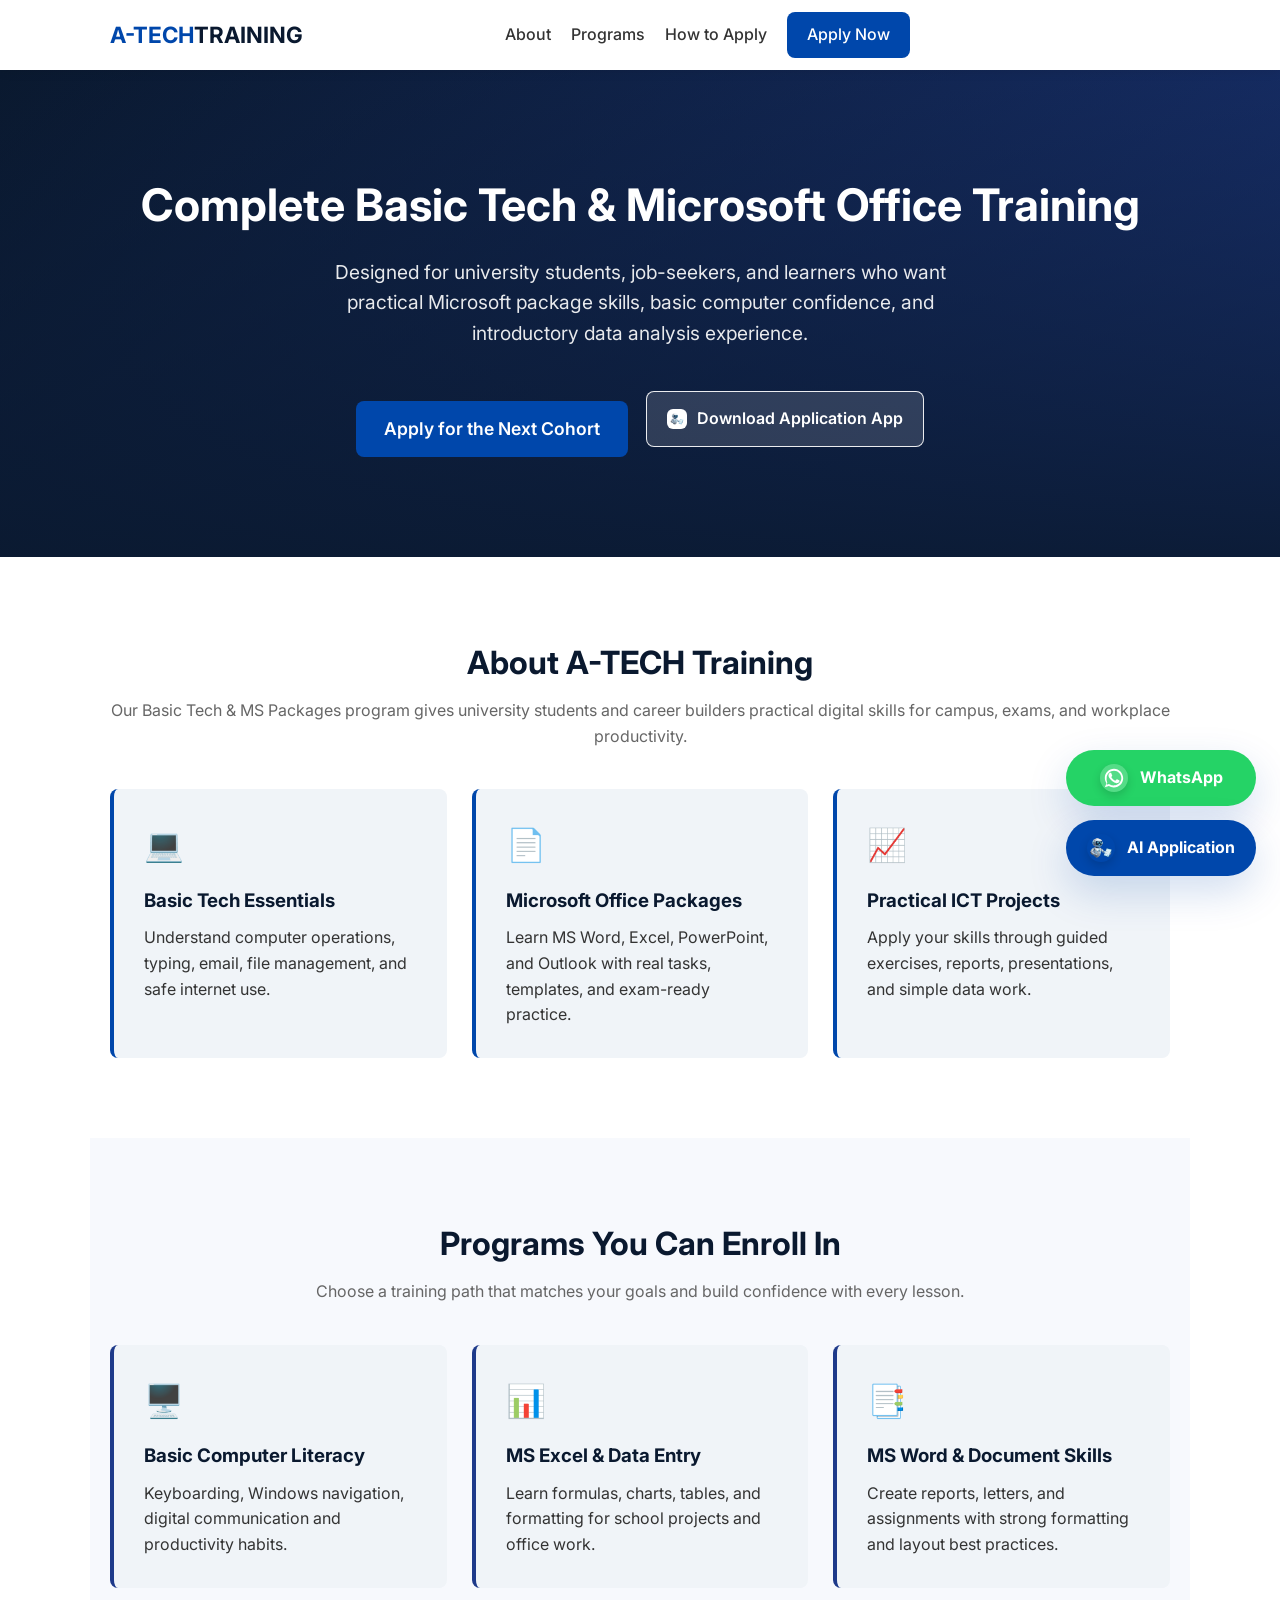
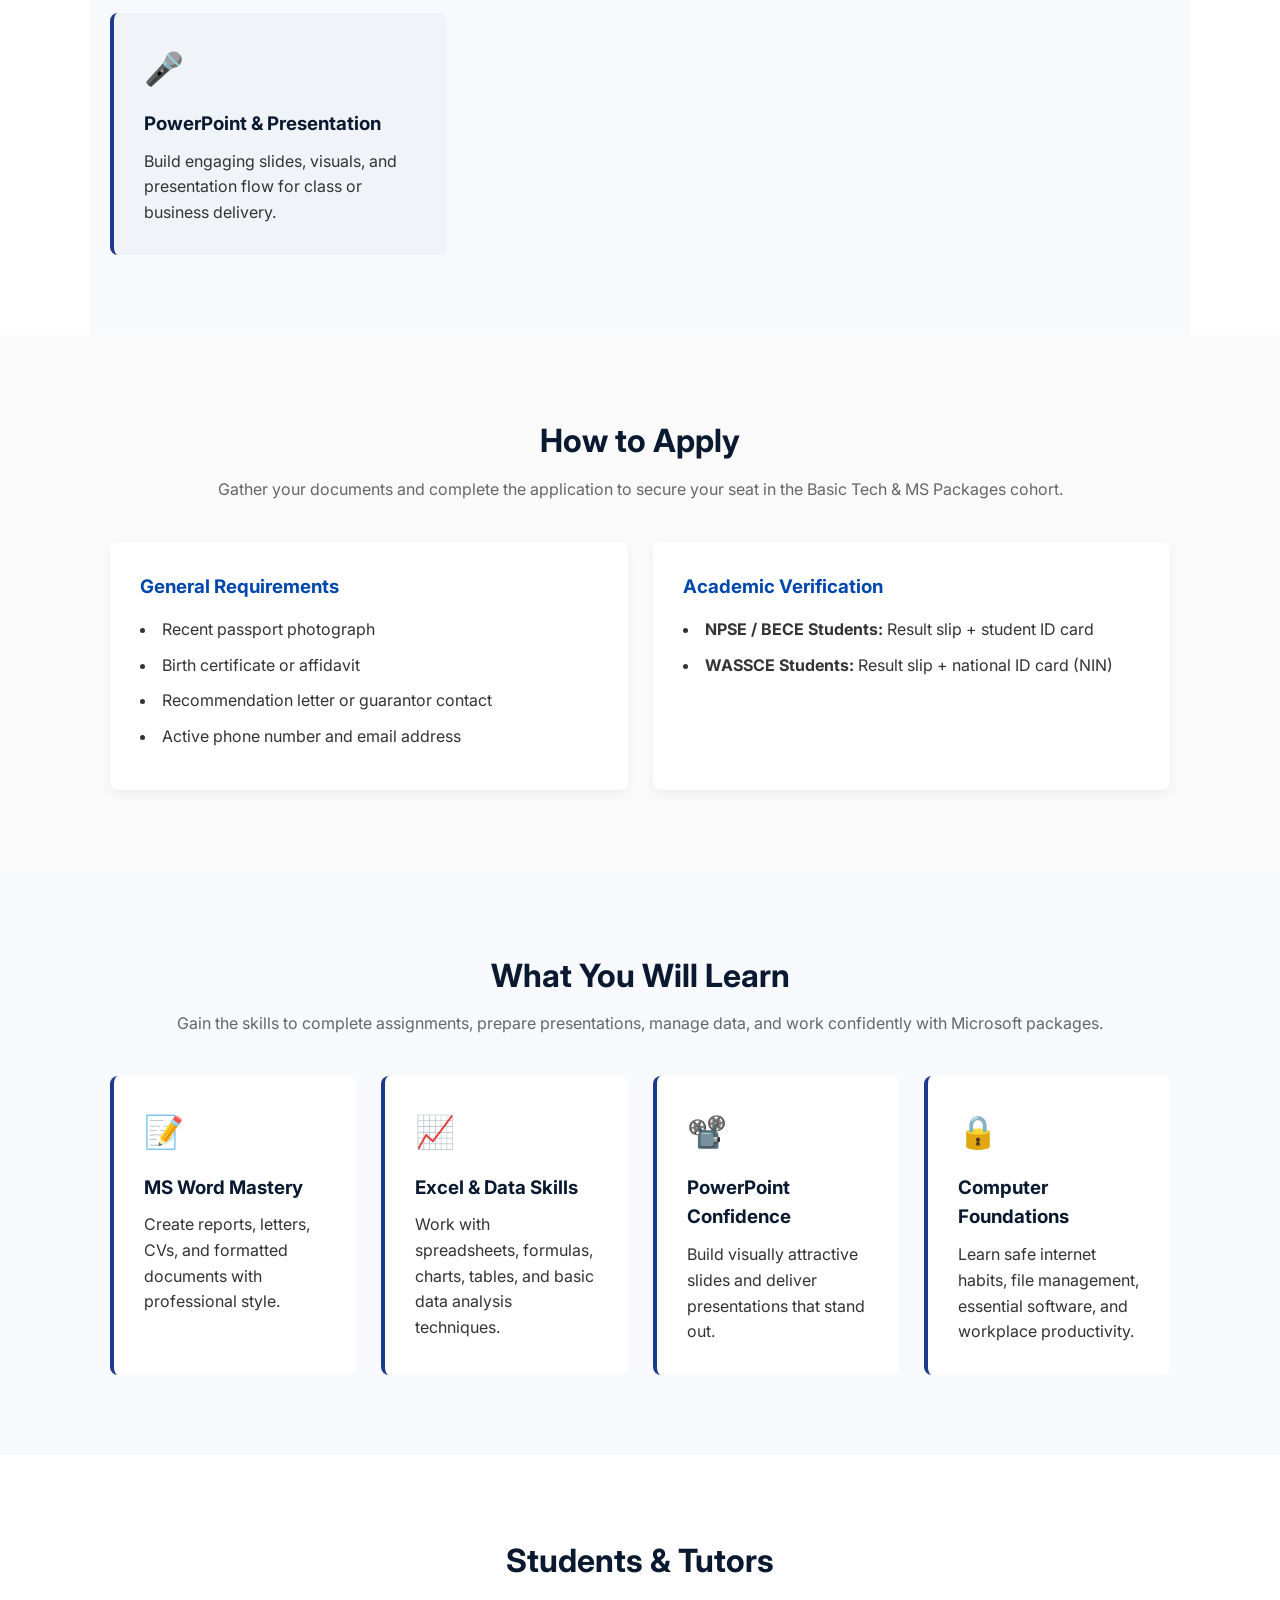
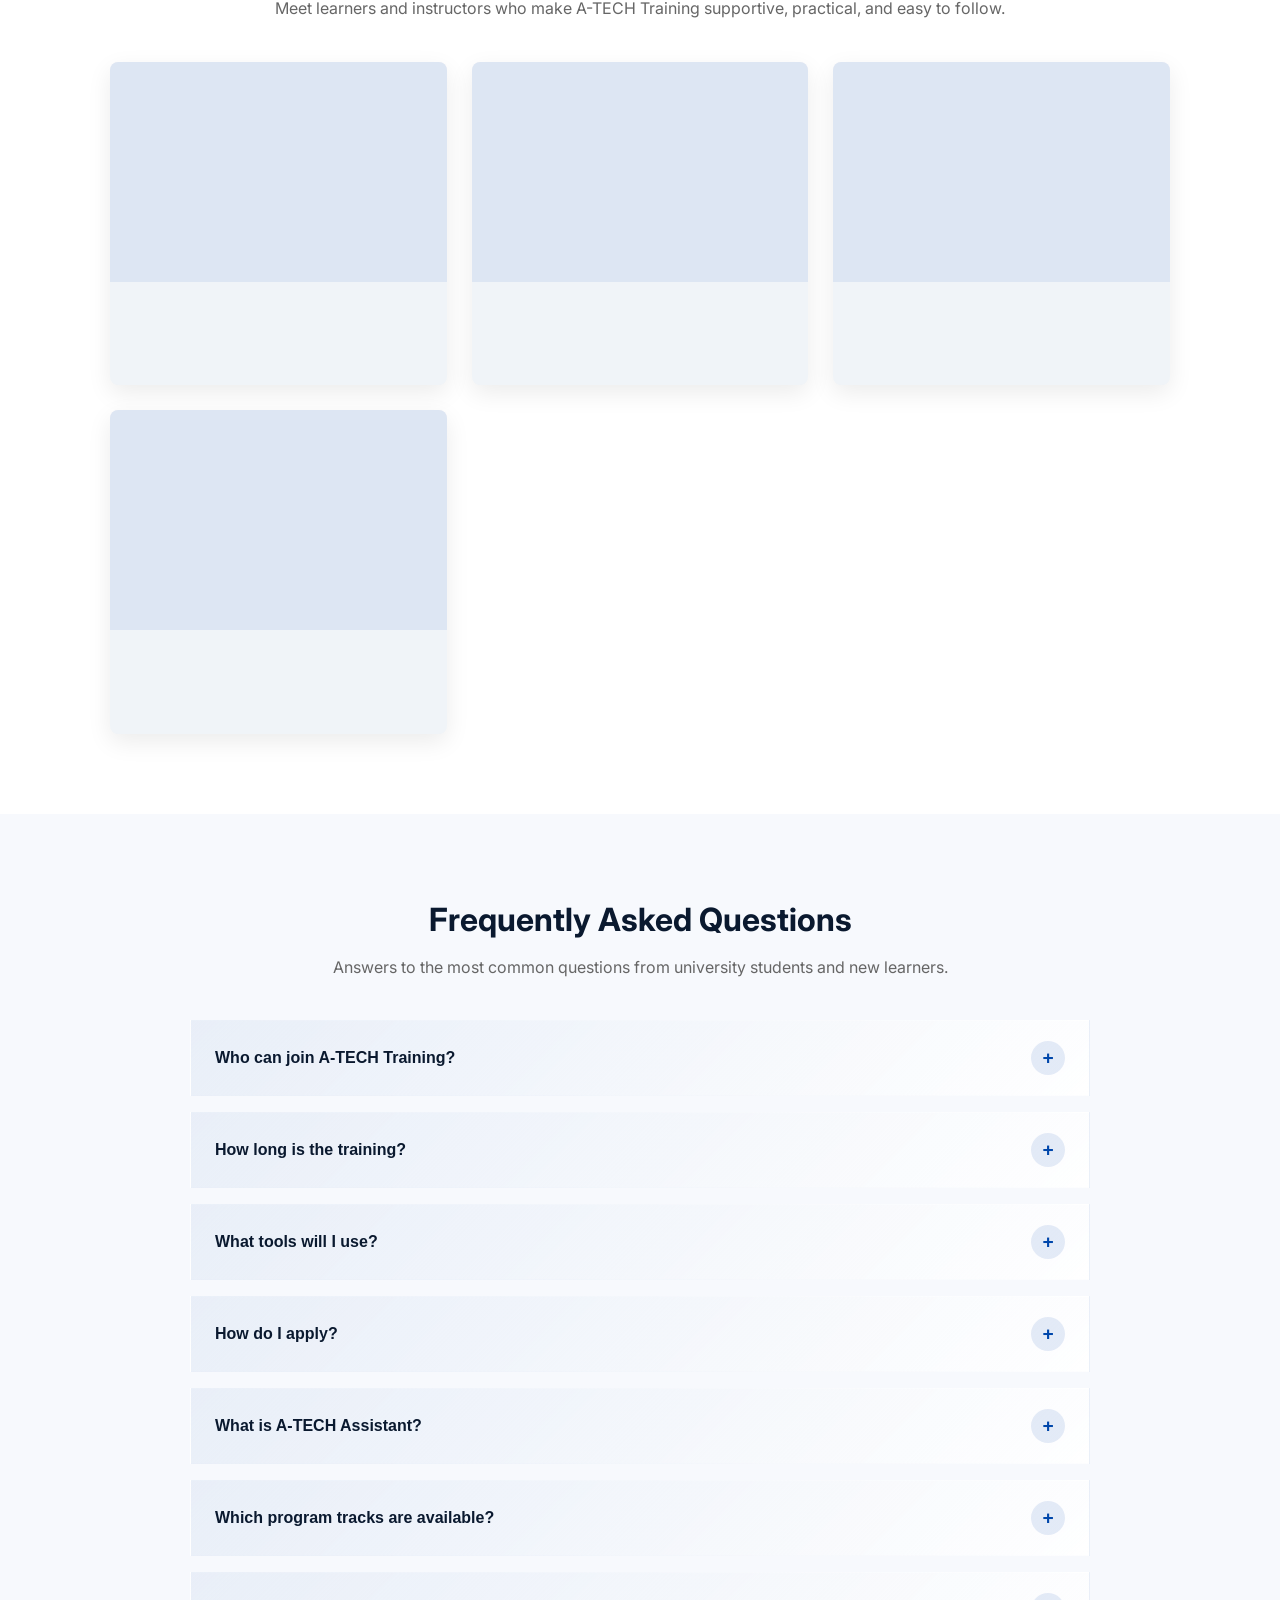
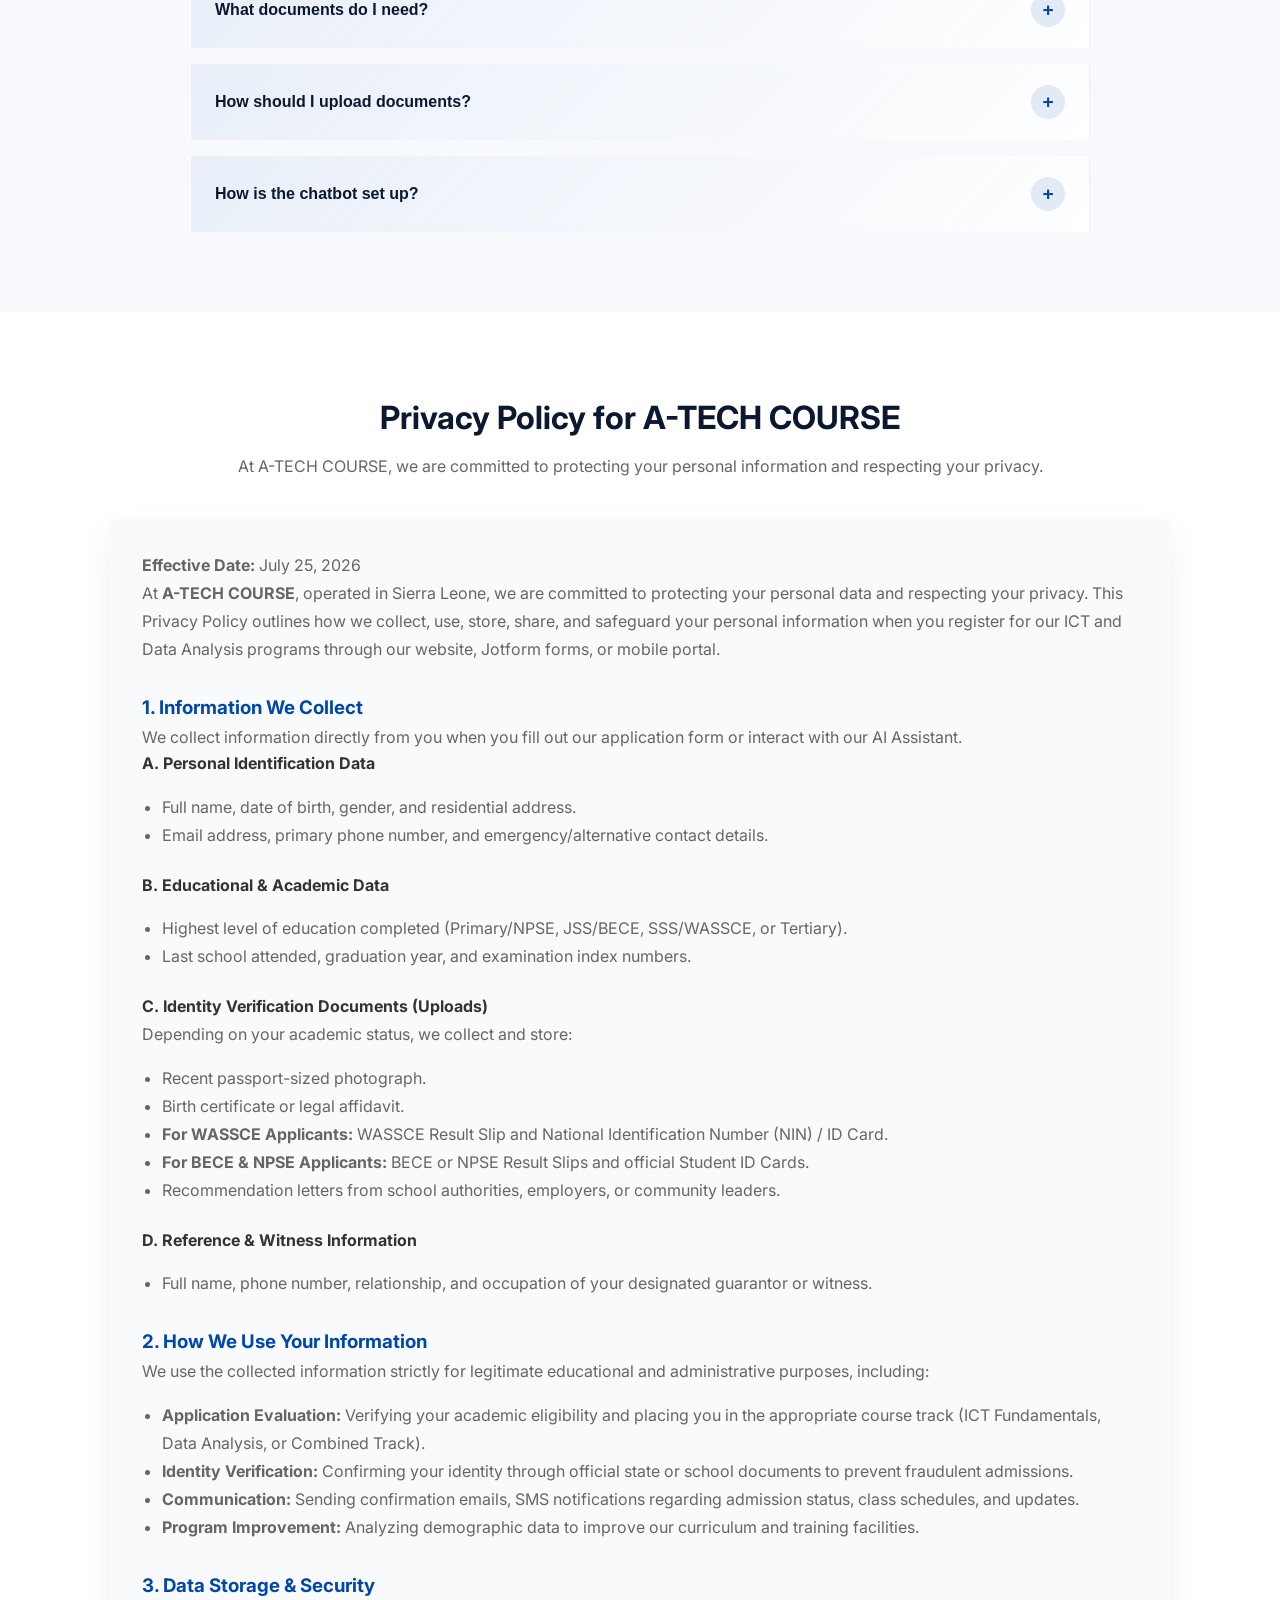
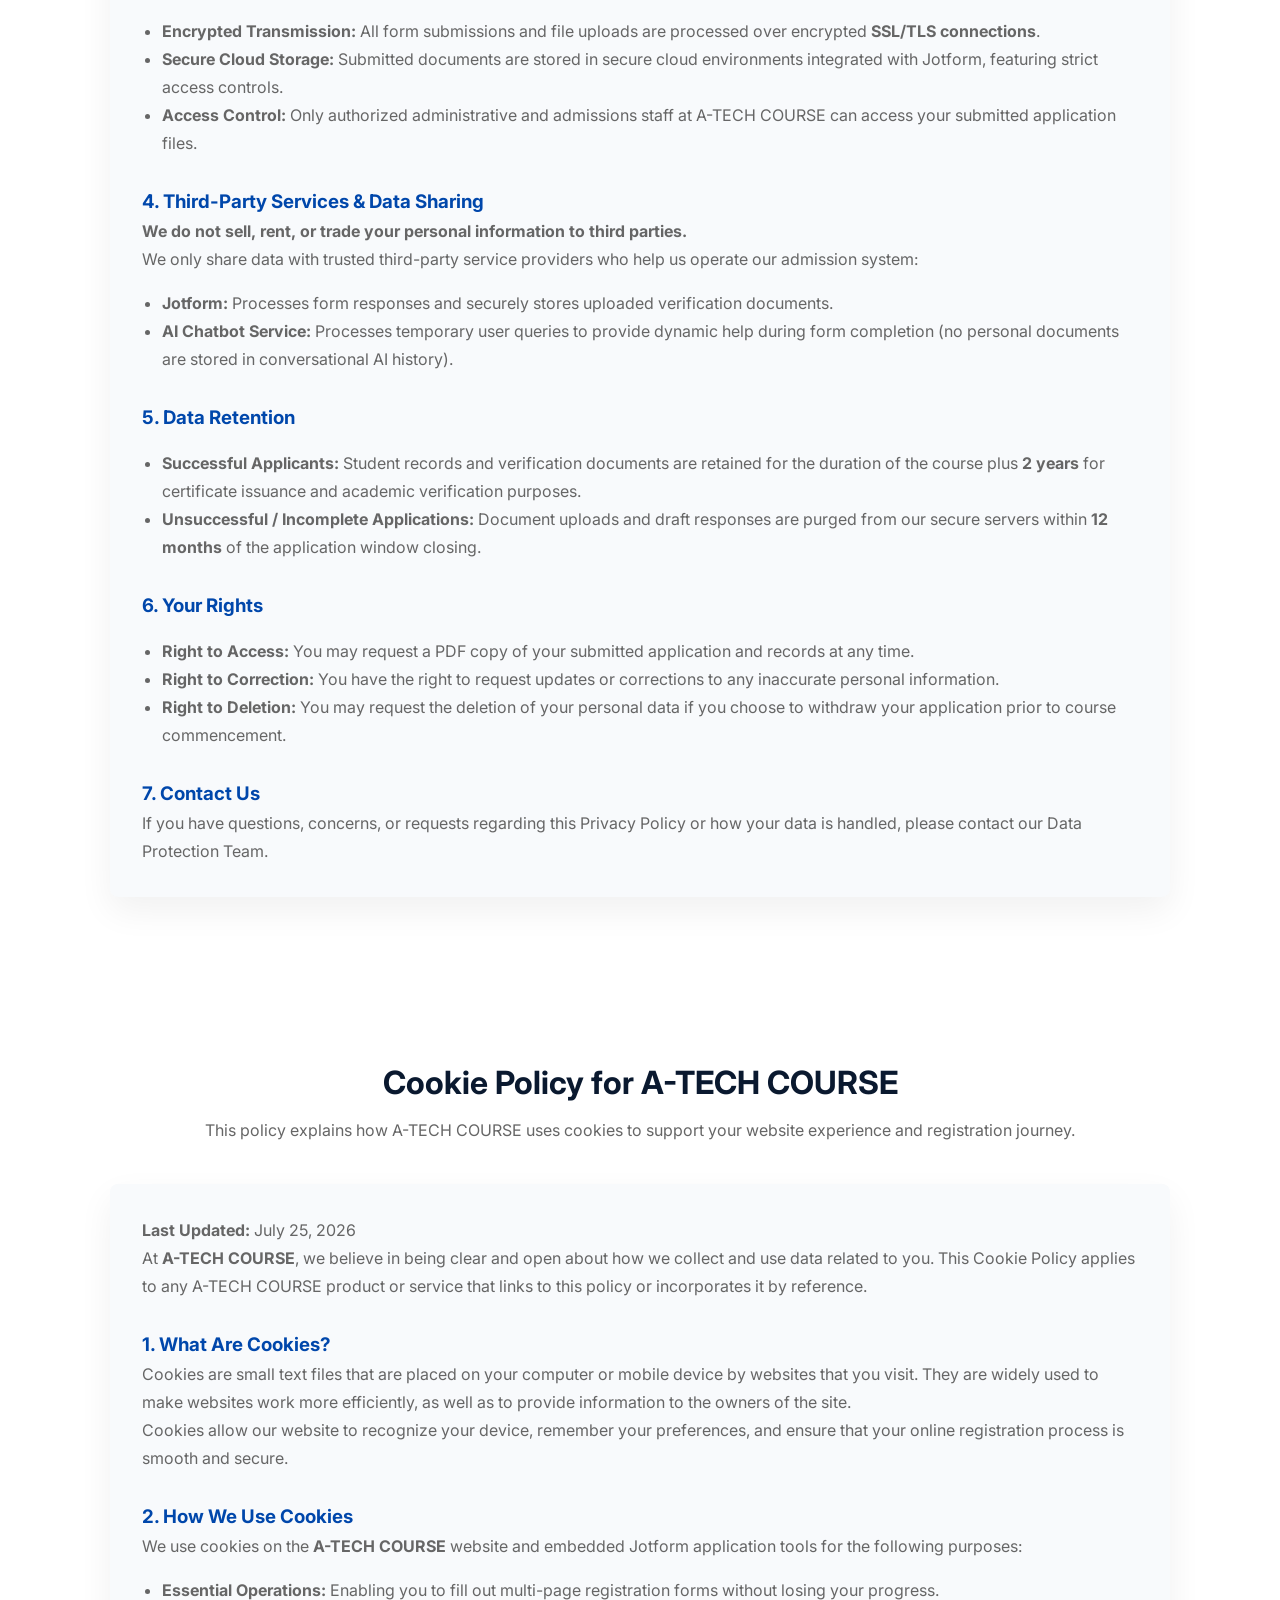
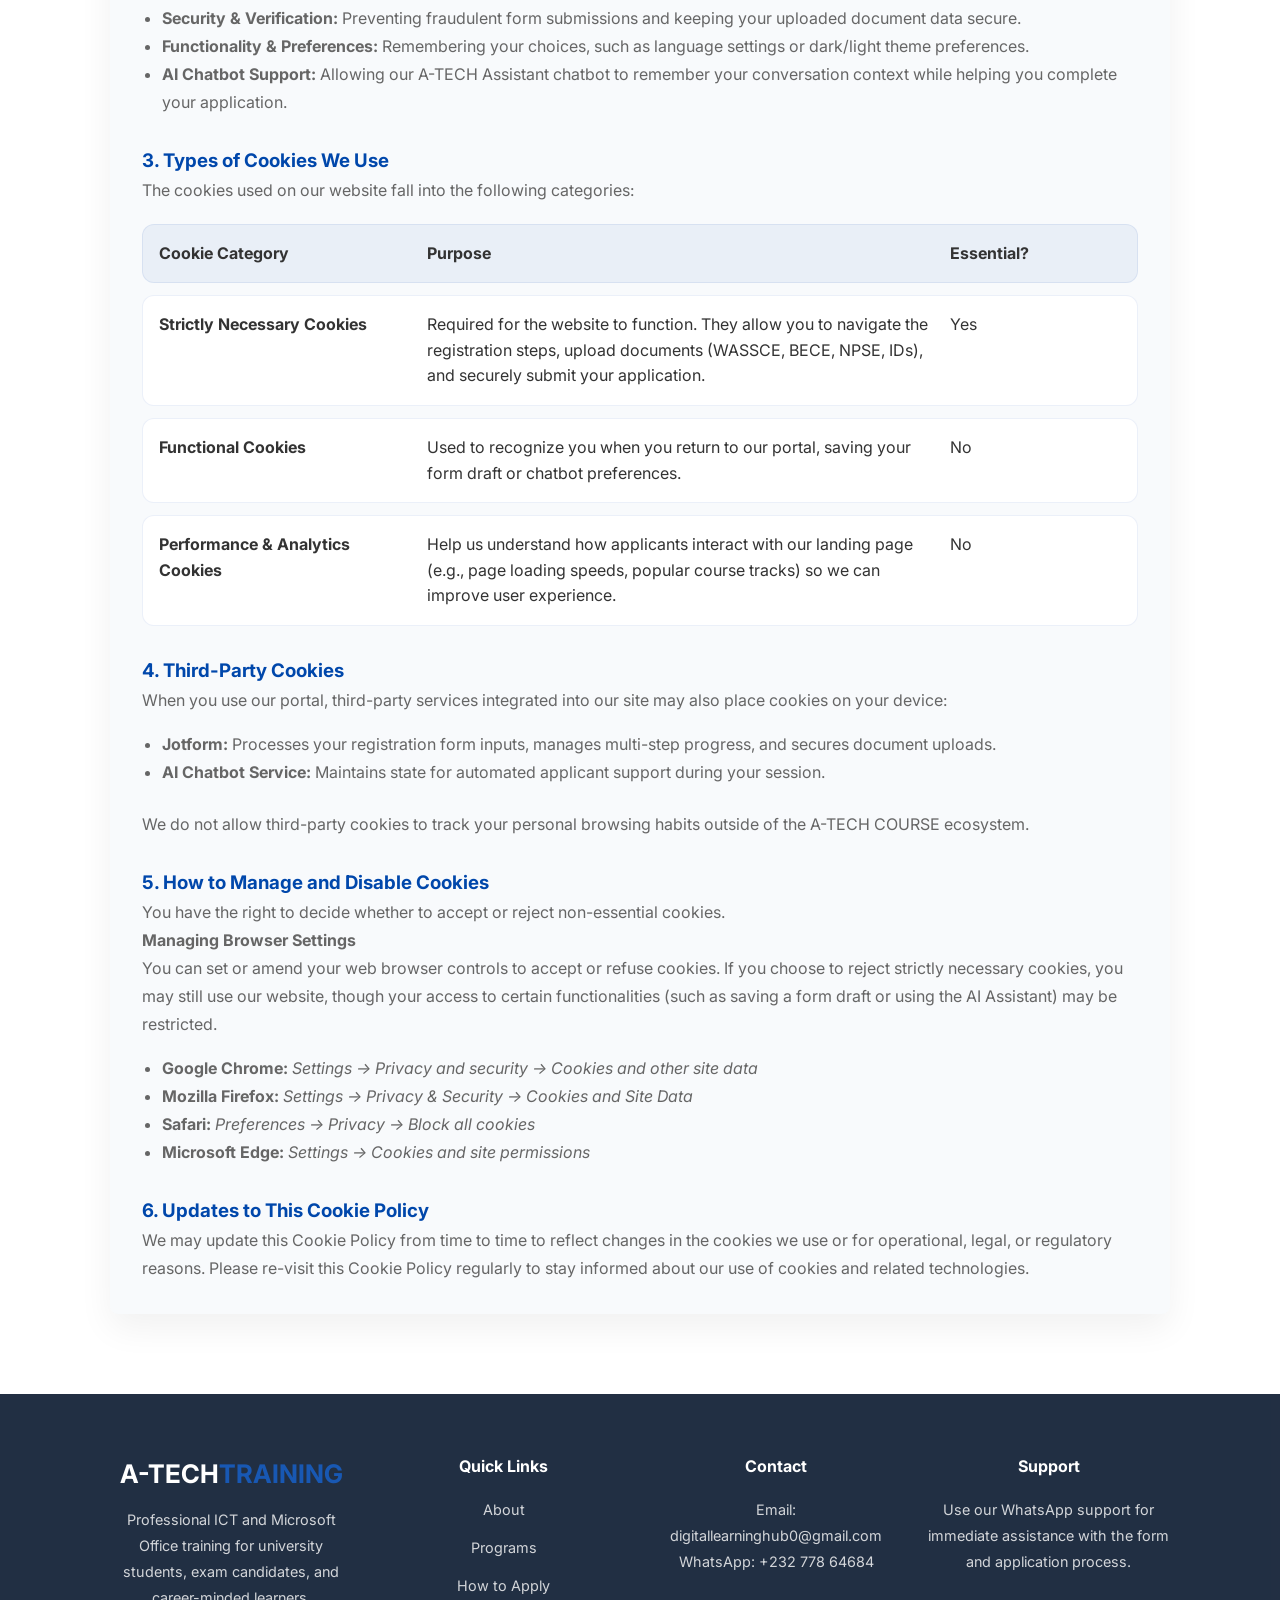
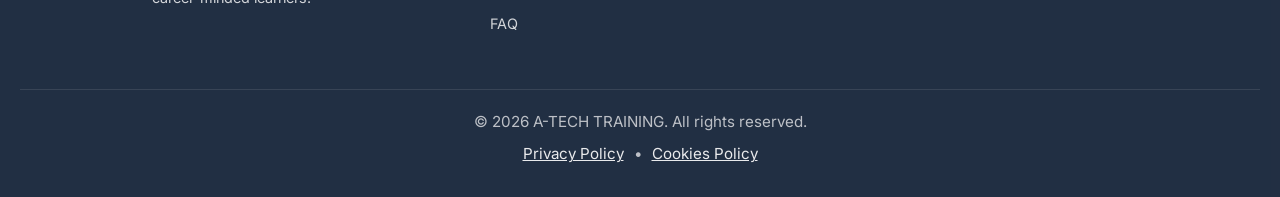
==== index.html @ 0d0a792d "first commit" ====
<!DOCTYPE html>
<html lang="en">
<head>
    <meta charset="UTF-8">
    <meta name="viewport" content="width=device-width, initial-scale=1.0">
    <title>A-TECH TRAINING | Basic Tech & MS Packages Application</title>
    <link rel="stylesheet" href="styles.css">
    <!-- Google Fonts for modern typography -->
    <link rel="preconnect" href="https://fonts.googleapis.com">
    <link rel="preconnect" href="https://fonts.gstatic.com" crossorigin>
    <link href="https://fonts.googleapis.com/css2?family=Inter:wght@300;400;500;600;700&display=swap" rel="stylesheet">
</head>
<body>

    <!-- COMPONENT: Header Navigation -->
    <header class="navbar">
        <div class="container nav-container">
            <div class="logo">A-TECH<span>TRAINING</span></div>
            <nav>
                <ul class="nav-links">
                    <li><a href="#about">About</a></li>
                    <li><a href="#programs">Programs</a></li>
                    <li><a href="#requirements">How to Apply</a></li>
                    <li><a href="https://form.jotform.com/262054270418048" class="btn-primary" target="_blank" rel="noopener">Apply Now</a></li>
                    <li><a href="https://app.jotform.com/262054073731552" class="btn-secondary" target="_blank" rel="noopener">Download App</a></li>
                </ul>
            </nav>
        </div>
    </header>

    <!-- COMPONENT: Hero Section -->
    <section class="hero">
        <div class="container hero-content">
            <h1>Complete Basic Tech & Microsoft Office Training</h1>
            <p>Designed for university students, job-seekers, and learners who want practical Microsoft package skills, basic computer confidence, and introductory data analysis experience.</p>
            <div class="hero-actions">
                <a href="https://form.jotform.com/262054270418048" class="btn-hero" target="_blank" rel="noopener">Apply for the Next Cohort</a>
                <a href="https://app.jotform.com/262054073731552" class="btn-secondary btn-download-app" target="_blank" rel="noopener">
                    <img src="A-TECH.png" alt="A-TECH" class="hero-action-icon">
                    Download Application App
                </a>
            </div>
        
        </div>
    </section>

    <!-- COMPONENT: About / Course Highlights Section -->
    <section id="about" class="features container section-reveal">
        <div class="section-header">
            <h2>About A-TECH Training</h2>
            <p>Our Basic Tech & MS Packages program gives university students and career builders practical digital skills for campus, exams, and workplace productivity.</p>
        </div>
        <div class="grid-3">
            <div class="card">
                <div class="icon">💻</div>
                <h3>Basic Tech Essentials</h3>
                <p>Understand computer operations, typing, email, file management, and safe internet use.</p>
            </div>
            <div class="card">
                <div class="icon">📄</div>
                <h3>Microsoft Office Packages</h3>
                <p>Learn MS Word, Excel, PowerPoint, and Outlook with real tasks, templates, and exam-ready practice.</p>
            </div>
            <div class="card">
                <div class="icon">📈</div>
                <h3>Practical ICT Projects</h3>
                <p>Apply your skills through guided exercises, reports, presentations, and simple data work.</p>
            </div>
        </div>
    </section>

    <section id="programs" class="programs container section-reveal">
        <div class="section-header">
            <h2>Programs You Can Enroll In</h2>
            <p>Choose a training path that matches your goals and build confidence with every lesson.</p>
        </div>
        <div class="grid-4">
            <div class="card">
                <div class="icon">🖥️</div>
                <h3>Basic Computer Literacy</h3>
                <p>Keyboarding, Windows navigation, digital communication and productivity habits.</p>
            </div>
            <div class="card">
                <div class="icon">📊</div>
                <h3>MS Excel & Data Entry</h3>
                <p>Learn formulas, charts, tables, and formatting for school projects and office work.</p>
            </div>
            <div class="card">
                <div class="icon">📑</div>
                <h3>MS Word & Document Skills</h3>
                <p>Create reports, letters, and assignments with strong formatting and layout best practices.</p>
            </div>
            <div class="card">
                <div class="icon">🎤</div>
                <h3>PowerPoint & Presentation</h3>
                <p>Build engaging slides, visuals, and presentation flow for class or business delivery.</p>
            </div>
        </div>
    </section>

    <!-- COMPONENT: Requirements / How to Apply Section -->
    <section id="requirements" class="requirements-section section-reveal">
        <div class="container">
            <div class="section-header">
                <h2>How to Apply</h2>
                <p>Gather your documents and complete the application to secure your seat in the Basic Tech & MS Packages cohort.</p>
            </div>
            <div class="grid-2">
                <div class="req-box">
                    <h3>General Requirements</h3>
                    <ul>
                        <li>Recent passport photograph</li>
                        <li>Birth certificate or affidavit</li>
                        <li>Recommendation letter or guarantor contact</li>
                        <li>Active phone number and email address</li>
                    </ul>
                </div>
                <div class="req-box">
                    <h3>Academic Verification</h3>
                    <ul>
                        <li><strong>NPSE / BECE Students:</strong> Result slip + student ID card</li>
                        <li><strong>WASSCE Students:</strong> Result slip + national ID card (NIN)</li>
                    </ul>
                </div>
            </div>
        </div>
    </section>

    <section id="details" class="details-section section-reveal">
        <div class="container">
            <div class="section-header">
                <h2>What You Will Learn</h2>
                <p>Gain the skills to complete assignments, prepare presentations, manage data, and work confidently with Microsoft packages.</p>
            </div>
            <div class="grid-4">
                <div class="card">
                    <div class="icon">📝</div>
                    <h3>MS Word Mastery</h3>
                    <p>Create reports, letters, CVs, and formatted documents with professional style.</p>
                </div>
                <div class="card">
                    <div class="icon">📈</div>
                    <h3>Excel & Data Skills</h3>
                    <p>Work with spreadsheets, formulas, charts, tables, and basic data analysis techniques.</p>
                </div>
                <div class="card">
                    <div class="icon">📽️</div>
                    <h3>PowerPoint Confidence</h3>
                    <p>Build visually attractive slides and deliver presentations that stand out.</p>
                </div>
                <div class="card">
                    <div class="icon">🔒</div>
                    <h3>Computer Foundations</h3>
                    <p>Learn safe internet habits, file management, essential software, and workplace productivity.</p>
                </div>
            </div>
        </div>
    </section>

    <section id="community" class="community-section section-reveal">
        <div class="container">
            <div class="section-header">
                <h2>Students & Tutors</h2>
                <p>Meet learners and instructors who make A-TECH Training supportive, practical, and easy to follow.</p>
            </div>
            <div class="profile-grid">
                <div class="profile-card">
                    <div class="profile-placeholder"></div>
                    <div class="profile-info">
                        <h3>&nbsp;</h3>
                        <p>&nbsp;</p>
                    </div>
                </div>
                <div class="profile-card">
                    <div class="profile-placeholder"></div>
                    <div class="profile-info">
                        <h3>&nbsp;</h3>
                        <p>&nbsp;</p>
                    </div>
                </div>
                <div class="profile-card">
                    <div class="profile-placeholder"></div>
                    <div class="profile-info">
                        <h3>&nbsp;</h3>
                        <p>&nbsp;</p>
                    </div>
                </div>
                <div class="profile-card">
                    <div class="profile-placeholder"></div>
                    <div class="profile-info">
                        <h3>&nbsp;</h3>
                        <p>&nbsp;</p>
                    </div>
                </div>
            </div>
        </div>
    </section>

    <section id="faq" class="faq-section section-reveal">
        <div class="container">
            <div class="section-header">
                <h2>Frequently Asked Questions</h2>
                <p>Answers to the most common questions from university students and new learners.</p>
            </div>
            <div class="faq-list">
                <div class="faq-item">
                    <button class="faq-question">
                        <span>Who can join A-TECH Training?</span>
                        <span class="faq-icon">+</span>
                    </button>
                    <div class="faq-answer">
                        <p>Anyone who wants to learn basic computer skills, Microsoft Office, or introductory data analysis—especially university students, job-seekers, and beginners.</p>
                    </div>
                </div>
                <div class="faq-item">
                    <button class="faq-question">
                        <span>How long is the training?</span>
                        <span class="faq-icon">+</span>
                    </button>
                    <div class="faq-answer">
                        <p>The program is designed as a flexible short course, typically delivered over several weeks with practical lessons and guided practice.</p>
                    </div>
                </div>
                <div class="faq-item">
                    <button class="faq-question">
                        <span>What tools will I use?</span>
                        <span class="faq-icon">+</span>
                    </button>
                    <div class="faq-answer">
                        <p>You will work with Microsoft Word, Excel, PowerPoint, and common computer tools for typing, file management, and digital communication.</p>
                    </div>
                </div>
                <div class="faq-item">
                    <button class="faq-question">
                        <span>How do I apply?</span>
                        <span class="faq-icon">+</span>
                    </button>
                    <div class="faq-answer">
                        <p>Click the Apply button at the top of the page to open the application form, or use the external registration link to submit your details.</p>
                    </div>
                </div>
                <div class="faq-item">
                    <button class="faq-question">
                        <span>What is A-TECH Assistant?</span>
                        <span class="faq-icon">+</span>
                    </button>
                    <div class="faq-answer">
                        <p>A-TECH Assistant is a friendly chatbot guide for prospective students applying to the A-TECH ICT & Data Analysis program. It helps with registration, documents, and form-filling steps in a professional, clear, and efficient way.</p>
                    </div>
                </div>
                <div class="faq-item">
                    <button class="faq-question">
                        <span>Which program tracks are available?</span>
                        <span class="faq-icon">+</span>
                    </button>
                    <div class="faq-answer">
                        <p>You can join one of these tracks:</p>
                        <ul>
                            <li><strong>ICT Fundamentals:</strong> computer basics, office software, internet tools, and digital literacy.</li>
                            <li><strong>Data Analysis &amp; Visualization:</strong> Excel, spreadsheets, data cleanup, reporting, and basic visualization.</li>
                            <li><strong>Combined Track:</strong> the full ICT + Data Analysis package.</li>
                        </ul>
                    </div>
                </div>
                <div class="faq-item">
                    <button class="faq-question">
                        <span>What documents do I need?</span>
                        <span class="faq-icon">+</span>
                    </button>
                    <div class="faq-answer">
                        <p>All applicants need:</p>
                        <ul>
                            <li>Passport photograph</li>
                            <li>Birth certificate or legal affidavit</li>
                            <li>Recommendation letter</li>
                            <li>Witness/guarantor contact information</li>
                        </ul>
                        <p>Plus education-specific documents:</p>
                        <ul>
                            <li><strong>WASSCE:</strong> Result slip + National ID (NIN)</li>
                            <li><strong>BECE:</strong> Result slip + student ID card</li>
                            <li><strong>NPSE:</strong> Result slip + student ID card</li>
                        </ul>
                    </div>
                </div>
                <div class="faq-item">
                    <button class="faq-question">
                        <span>How should I upload documents?</span>
                        <span class="faq-icon">+</span>
                    </button>
                    <div class="faq-answer">
                        <p>Use PDF, JPG, or PNG files under 5MB each. If upload problems happen, refresh the page, upload one file at a time, or capture a clear photo of the document and try again.</p>
                    </div>
                </div>
                <div class="faq-item">
                    <button class="faq-question">
                        <span>How is the chatbot set up?</span>
                        <span class="faq-icon">+</span>
                    </button>
                    <div class="faq-answer">
                        <p>The A-TECH Assistant can be created using Jotform AI Builder or third-party tools. It should use a system persona that is friendly, concise, and helpful, with knowledge about course tracks, documents, upload rules, and dynamic form logic.</p>
                    </div>
                </div>
            </div>
        </div>
    </section>

    <section id="privacy" class="policy-section section-reveal">
        <div class="container">
            <div class="section-header">
                <h2>Privacy Policy for A-TECH COURSE</h2>
                <p>At A-TECH COURSE, we are committed to protecting your personal information and respecting your privacy.</p>
            </div>
            <div class="policy-content">
                <p><strong>Effective Date:</strong> July 25, 2026</p>
                <p>At <strong>A-TECH COURSE</strong>, operated in Sierra Leone, we are committed to protecting your personal data and respecting your privacy. This Privacy Policy outlines how we collect, use, store, share, and safeguard your personal information when you register for our ICT and Data Analysis programs through our website, Jotform forms, or mobile portal.</p>

                <h3>1. Information We Collect</h3>
                <p>We collect information directly from you when you fill out our application form or interact with our AI Assistant.</p>

                <h4>A. Personal Identification Data</h4>
                <ul>
                    <li>Full name, date of birth, gender, and residential address.</li>
                    <li>Email address, primary phone number, and emergency/alternative contact details.</li>
                </ul>

                <h4>B. Educational &amp; Academic Data</h4>
                <ul>
                    <li>Highest level of education completed (Primary/NPSE, JSS/BECE, SSS/WASSCE, or Tertiary).</li>
                    <li>Last school attended, graduation year, and examination index numbers.</li>
                </ul>

                <h4>C. Identity Verification Documents (Uploads)</h4>
                <p>Depending on your academic status, we collect and store:</p>
                <ul>
                    <li>Recent passport-sized photograph.</li>
                    <li>Birth certificate or legal affidavit.</li>
                    <li><strong>For WASSCE Applicants:</strong> WASSCE Result Slip and National Identification Number (NIN) / ID Card.</li>
                    <li><strong>For BECE &amp; NPSE Applicants:</strong> BECE or NPSE Result Slips and official Student ID Cards.</li>
                    <li>Recommendation letters from school authorities, employers, or community leaders.</li>
                </ul>

                <h4>D. Reference &amp; Witness Information</h4>
                <ul>
                    <li>Full name, phone number, relationship, and occupation of your designated guarantor or witness.</li>
                </ul>

                <h3>2. How We Use Your Information</h3>
                <p>We use the collected information strictly for legitimate educational and administrative purposes, including:</p>
                <ul>
                    <li><strong>Application Evaluation:</strong> Verifying your academic eligibility and placing you in the appropriate course track (ICT Fundamentals, Data Analysis, or Combined Track).</li>
                    <li><strong>Identity Verification:</strong> Confirming your identity through official state or school documents to prevent fraudulent admissions.</li>
                    <li><strong>Communication:</strong> Sending confirmation emails, SMS notifications regarding admission status, class schedules, and updates.</li>
                    <li><strong>Program Improvement:</strong> Analyzing demographic data to improve our curriculum and training facilities.</li>
                </ul>

                <h3>3. Data Storage &amp; Security</h3>
                <ul>
                    <li><strong>Encrypted Transmission:</strong> All form submissions and file uploads are processed over encrypted <strong>SSL/TLS connections</strong>.</li>
                    <li><strong>Secure Cloud Storage:</strong> Submitted documents are stored in secure cloud environments integrated with Jotform, featuring strict access controls.</li>
                    <li><strong>Access Control:</strong> Only authorized administrative and admissions staff at A-TECH COURSE can access your submitted application files.</li>
                </ul>

                <h3>4. Third-Party Services &amp; Data Sharing</h3>
                <p><strong>We do not sell, rent, or trade your personal information to third parties.</strong></p>
                <p>We only share data with trusted third-party service providers who help us operate our admission system:</p>
                <ul>
                    <li><strong>Jotform:</strong> Processes form responses and securely stores uploaded verification documents.</li>
                    <li><strong>AI Chatbot Service:</strong> Processes temporary user queries to provide dynamic help during form completion (no personal documents are stored in conversational AI history).</li>
                </ul>

                <h3>5. Data Retention</h3>
                <ul>
                    <li><strong>Successful Applicants:</strong> Student records and verification documents are retained for the duration of the course plus <strong>2 years</strong> for certificate issuance and academic verification purposes.</li>
                    <li><strong>Unsuccessful / Incomplete Applications:</strong> Document uploads and draft responses are purged from our secure servers within <strong>12 months</strong> of the application window closing.</li>
                </ul>

                <h3>6. Your Rights</h3>
                <ul>
                    <li><strong>Right to Access:</strong> You may request a PDF copy of your submitted application and records at any time.</li>
                    <li><strong>Right to Correction:</strong> You have the right to request updates or corrections to any inaccurate personal information.</li>
                    <li><strong>Right to Deletion:</strong> You may request the deletion of your personal data if you choose to withdraw your application prior to course commencement.</li>
                </ul>

                <h3>7. Contact Us</h3>
                <p>If you have questions, concerns, or requests regarding this Privacy Policy or how your data is handled, please contact our Data Protection Team.</p>
            </div>
        </div>
    </section>

    <section id="cookies" class="policy-section section-reveal">
        <div class="container">
            <div class="section-header">
                <h2>Cookie Policy for A-TECH COURSE</h2>
                <p>This policy explains how A-TECH COURSE uses cookies to support your website experience and registration journey.</p>
            </div>
            <div class="policy-content">
                <p><strong>Last Updated:</strong> July 25, 2026</p>
                <p>At <strong>A-TECH COURSE</strong>, we believe in being clear and open about how we collect and use data related to you. This Cookie Policy applies to any A-TECH COURSE product or service that links to this policy or incorporates it by reference.</p>

                <h3>1. What Are Cookies?</h3>
                <p>Cookies are small text files that are placed on your computer or mobile device by websites that you visit. They are widely used to make websites work more efficiently, as well as to provide information to the owners of the site.</p>
                <p>Cookies allow our website to recognize your device, remember your preferences, and ensure that your online registration process is smooth and secure.</p>

                <h3>2. How We Use Cookies</h3>
                <p>We use cookies on the <strong>A-TECH COURSE</strong> website and embedded Jotform application tools for the following purposes:</p>
                <ul>
                    <li><strong>Essential Operations:</strong> Enabling you to fill out multi-page registration forms without losing your progress.</li>
                    <li><strong>Security &amp; Verification:</strong> Preventing fraudulent form submissions and keeping your uploaded document data secure.</li>
                    <li><strong>Functionality &amp; Preferences:</strong> Remembering your choices, such as language settings or dark/light theme preferences.</li>
                    <li><strong>AI Chatbot Support:</strong> Allowing our A-TECH Assistant chatbot to remember your conversation context while helping you complete your application.</li>
                </ul>

                <h3>3. Types of Cookies We Use</h3>
                <p>The cookies used on our website fall into the following categories:</p>
                <div class="policy-table">
                    <div class="policy-row header-row">
                        <span>Cookie Category</span>
                        <span>Purpose</span>
                        <span>Essential?</span>
                    </div>
                    <div class="policy-row">
                        <span><strong>Strictly Necessary Cookies</strong></span>
                        <span>Required for the website to function. They allow you to navigate the registration steps, upload documents (WASSCE, BECE, NPSE, IDs), and securely submit your application.</span>
                        <span>Yes</span>
                    </div>
                    <div class="policy-row">
                        <span><strong>Functional Cookies</strong></span>
                        <span>Used to recognize you when you return to our portal, saving your form draft or chatbot preferences.</span>
                        <span>No</span>
                    </div>
                    <div class="policy-row">
                        <span><strong>Performance &amp; Analytics Cookies</strong></span>
                        <span>Help us understand how applicants interact with our landing page (e.g., page loading speeds, popular course tracks) so we can improve user experience.</span>
                        <span>No</span>
                    </div>
                </div>

                <h3>4. Third-Party Cookies</h3>
                <p>When you use our portal, third-party services integrated into our site may also place cookies on your device:</p>
                <ul>
                    <li><strong>Jotform:</strong> Processes your registration form inputs, manages multi-step progress, and secures document uploads.</li>
                    <li><strong>AI Chatbot Service:</strong> Maintains state for automated applicant support during your session.</li>
                </ul>
                <p>We do not allow third-party cookies to track your personal browsing habits outside of the A-TECH COURSE ecosystem.</p>

                <h3>5. How to Manage and Disable Cookies</h3>
                <p>You have the right to decide whether to accept or reject non-essential cookies.</p>
                <p><strong>Managing Browser Settings</strong><br>
                You can set or amend your web browser controls to accept or refuse cookies. If you choose to reject strictly necessary cookies, you may still use our website, though your access to certain functionalities (such as saving a form draft or using the AI Assistant) may be restricted.</p>
                <ul>
                    <li><strong>Google Chrome:</strong> <em>Settings → Privacy and security → Cookies and other site data</em></li>
                    <li><strong>Mozilla Firefox:</strong> <em>Settings → Privacy &amp; Security → Cookies and Site Data</em></li>
                    <li><strong>Safari:</strong> <em>Preferences → Privacy → Block all cookies</em></li>
                    <li><strong>Microsoft Edge:</strong> <em>Settings → Cookies and site permissions</em></li>
                </ul>

                <h3>6. Updates to This Cookie Policy</h3>
                <p>We may update this Cookie Policy from time to time to reflect changes in the cookies we use or for operational, legal, or regulatory reasons. Please re-visit this Cookie Policy regularly to stay informed about our use of cookies and related technologies.</p>
            </div>
        </div>
    </section>

    <div class="support-widgets">
        <a class="whatsapp-float" href="https://wa.me/23277865685?text=Hello%20A-TECH%20TRAINING%20support" target="_blank" rel="noopener noreferrer" title="WhatsApp Support">
            <span class="whatsapp-icon" aria-hidden="true">
                <svg viewBox="0 0 24 24" width="22" height="22" fill="currentColor" aria-hidden="true">
                    <path d="M17.472 14.382c-.297-.149-1.758-.867-2.03-.967-.273-.099-.472-.148-.672.149-.198.297-.768.967-.94 1.166-.173.198-.347.223-.644.075-.297-.149-1.255-.462-2.39-1.475-.883-.788-1.48-1.761-1.653-2.059-.173-.297-.018-.458.13-.606.134-.133.298-.347.447-.52.149-.173.198-.297.298-.496.099-.198.05-.372-.025-.52-.075-.149-.672-1.62-.92-2.219-.242-.579-.487-.5-.672-.51l-.573-.01c-.198 0-.52.075-.792.372s-1.04 1.016-1.04 2.479 1.065 2.876 1.213 3.074c.149.198 2.095 3.2 5.076 4.487.71.306 1.263.489 1.694.626.712.227 1.36.195 1.872.118.571-.085 1.758-.719 2.006-1.413.248-.695.248-1.29.173-1.414-.075-.124-.273-.198-.57-.347z" />
                    <path d="M12.004 2.003C6.48 2.003 2 6.486 2 12.01c0 2.116.658 4.078 1.79 5.725L2 22l4.34-1.14a9.936 9.936 0 0 0 5.664 1.544c5.523 0 10.004-4.483 10.004-10.007S17.527 2.003 12.004 2.003zm0 18.302c-1.829 0-3.573-.493-5.073-1.425l-.362-.213-2.576.677.688-2.513-.236-.372A8.01 8.01 0 0 1 3.994 12.01c0-4.42 3.589-8.01 8.01-8.01 4.42 0 8.01 3.589 8.01 8.01 0 4.42-3.59 8.01-8.01 8.01z" />
                </svg>
            </span>
            <span>WhatsApp</span>
        </a>
        <a class="ai-float" href="https://agent.jotform.com/019f99a39b4070008c04df98664874016407" target="_blank" rel="noopener noreferrer" title="Open A-TECH AI application link">
            <img src="A-TECH.png" alt="A-TECH AI" class="ai-icon">
            <span>AI Application</span>
        </a>
    </div>

    <!-- COMPONENT: Footer Section -->
    <footer class="site-footer">
        <div class="container footer-grid">
            <div class="footer-col brand">
                <div class="footer-logo">A-TECH<span>TRAINING</span></div>
                <p>Professional ICT and Microsoft Office training for university students, exam candidates, and career-minded learners.</p>
            </div>
            <div class="footer-col">
                <h4>Quick Links</h4>
                <ul class="footer-links">
                    <li><a href="#about">About</a></li>
                    <li><a href="#programs">Programs</a></li>
                    <li><a href="#requirements">How to Apply</a></li>
                    <li><a href="#faq">FAQ</a></li>
                </ul>
            </div>
            <div class="footer-col">
                <h4>Contact</h4>
                <p>Email: <a href="mailto:digitallearninghub0@gmail.com">digitallearninghub0@gmail.com</a></p>
                <p>WhatsApp: <a href="https://wa.me/23277864684?text=Hello%20A-TECH%20TRAINING%20support" target="_blank" rel="noopener">+232 778 64684</a></p>
            </div>
            <div class="footer-col">
                <h4>Support</h4>
                <p>Use our WhatsApp support for immediate assistance with the form and application process.</p>
            </div>
        </div>
        <div class="footer-bottom">
            <p>© 2026 A-TECH TRAINING. All rights reserved.</p>
            <div class="footer-policy">
                <a href="#privacy">Privacy Policy</a>
                <span>•</span>
                <a href="#cookies">Cookies Policy</a>
            </div>
        </div>
    </footer>

    <script src="script.js"></script>
</body>
</html>
---- styles.css ----
/* Color Variables - Deep Royal Navy Blue Theme */
:root {
    --primary-blue: #0047AB;
    --dark-blue: #0A192F;
    --light-blue: #F0F4F8;
    --accent-blue: #1E3A8A;
    --text-color: #333333;
    --text-muted: #666666;
    --white: #FFFFFF;
    --border-radius: 8px;
}

/* Base Styles */
* {
    box-sizing: border-box;
    margin: 0;
    padding: 0;
}

body {
    font-family: 'Inter', sans-serif;
    color: var(--text-color);
    background-color: var(--white);
    line-height: 1.6;
}

.container {
    max-width: 1100px;
    margin: 0 auto;
    padding: 0 20px;
}

a {
    text-decoration: none;
    color: inherit;
}

/* COMPONENT: Header Navigation */
.navbar {
    background-color: var(--white);
    box-shadow: 0 2px 10px rgba(0,0,0,0.08);
    position: sticky;
    top: 0;
    z-index: 100;
}

.nav-container {
    display: flex;
    justify-content: space-between;
    align-items: center;
    height: 70px;
}

.nav-links a.active,
.nav-links a:hover {
    color: var(--primary-blue);
    font-weight: 600;
}

.logo {
    font-weight: 700;
    font-size: 1.4rem;
    color: var(--primary-blue);
}

.logo span {
    color: var(--dark-blue);
}

.nav-links {
    display: flex;
    list-style: none;
    align-items: center;
    gap: 20px;
}

.nav-links a {
    font-weight: 500;
    transition: color 0.3s;
}

.nav-links a:hover {
    color: var(--primary-blue);
}

/* COMPONENT: Buttons */
.btn-primary, .btn-hero, .btn-secondary {
    color: var(--white) !important;
    padding: 10px 20px;
    border-radius: var(--border-radius);
    font-weight: 600;
    transition: background-color 0.3s ease, transform 0.25s ease;
    display: inline-flex;
    align-items: center;
    justify-content: center;
    text-decoration: none;
}

.btn-primary, .btn-hero {
    background-color: var(--primary-blue);
}

.btn-secondary {
    background-color: rgba(255, 255, 255, 0.14);
    border: 1px solid rgba(255,255,255,0.9);
    white-space: nowrap;
}

.btn-primary:hover, .btn-hero:hover {
    background-color: var(--accent-blue);
}

.btn-secondary:hover {
    background-color: rgba(255, 255, 255, 0.22);
    transform: translateY(-2px);
}

.btn-hero {
    padding: 14px 28px;
    font-size: 1.1rem;
    margin-top: 20px;
    min-width: 260px;
}

.btn-secondary {
    min-width: 240px;
    padding: 14px 20px;
}

/* COMPONENT: Hero Section */
.hero {
    position: relative;
    overflow: hidden;
    background: linear-gradient(135deg, var(--dark-blue) 0%, var(--accent-blue) 100%);
    color: var(--white);
    text-align: center;
    padding: 100px 20px;
}

.hero::before {
    content: '';
    position: absolute;
    inset: 0;
    background: url('https://images.unsplash.com/photo-1523240795612-9a054b0db644?auto=format&fit=crop&w=1200&q=80') center/cover no-repeat;
    opacity: 0.35;
    filter: blur(12px) grayscale(15%);
}

.hero::after {
    content: '';
    position: absolute;
    inset: 0;
    background: linear-gradient(180deg, rgba(10, 25, 47, 0.25), rgba(10, 25, 47, 0.9));
}

.hero-content {
    position: relative;
    z-index: 1;
}

.hero-content h1 {
    font-size: 2.8rem;
    font-weight: 700;
    margin-bottom: 15px;
}

.hero-content p {
    font-size: 1.2rem;
    max-width: 650px;
    margin: 0 auto;
    opacity: 0.9;
}

.hero-actions {
    display: flex;
    justify-content: center;
    align-items: center;
    gap: 18px;
    margin-top: 32px;
    flex-wrap: wrap;
}

.hero-pwd-note {
    margin-top: 16px;
    color: rgba(255,255,255,0.85);
    font-size: 0.98rem;
    text-align: center;
}


/* Section Header */
.section-header {
    text-align: center;
    margin-bottom: 40px;
}

.section-header h2 {
    font-size: 2rem;
    color: var(--dark-blue);
    margin-bottom: 10px;
}

.section-header p {
    color: var(--text-muted);
}

.section-reveal {
    opacity: 0;
    transform: translateY(30px);
    transition: opacity 0.7s ease, transform 0.7s ease;
}

.section-reveal.visible {
    opacity: 1;
    transform: translateY(0);
}

/* COMPONENT: Features / Programs Section */
.features,
.programs {
    padding: 80px 20px;
}

.grid-3,
.grid-4 {
    display: grid;
    grid-template-columns: repeat(auto-fit, minmax(280px, 1fr));
    gap: 25px;
}

.card {
    background-color: var(--light-blue);
    padding: 30px;
    border-radius: var(--border-radius);
    border-left: 4px solid var(--primary-blue);
    transition: transform 0.3s ease, box-shadow 0.3s ease;
}

.card:hover {
    transform: translateY(-5px);
    box-shadow: 0 12px 30px rgba(0, 71, 171, 0.12);
}

.card .icon {
    font-size: 2rem;
    margin-bottom: 15px;
}

.card h3 {
    color: var(--dark-blue);
    margin-bottom: 10px;
}

/* COMPONENT: Requirements Section */
.requirements-section {
    background-color: #FAFAFA;
    padding: 80px 20px;
}

.programs {
    background-color: #F7F9FD;
}

.programs .card {
    border-left-color: #1E3A8A;
}

.grid-2 {
    display: grid;
    grid-template-columns: repeat(auto-fit, minmax(320px, 1fr));
    gap: 25px;
}

.req-box {
    background: var(--white);
    padding: 30px;
    border-radius: var(--border-radius);
    box-shadow: 0 4px 12px rgba(0,0,0,0.05);
}

.req-box h3 {
    color: var(--primary-blue);
    margin-bottom: 15px;
}

.req-box ul {
    list-style-position: inside;
    color: var(--text-color);
}

.req-box li {
    margin-bottom: 10px;
}

/* Details Section */
.details-section {
    padding: 80px 20px;
    background-color: #F7F9FD;
}

.details-section .grid-4 {
    display: grid;
    grid-template-columns: repeat(auto-fit, minmax(240px, 1fr));
    gap: 25px;
}

.details-section .card {
    background-color: var(--white);
    padding: 30px;
    border-radius: var(--border-radius);
    border-left: 4px solid #1E3A8A;
}

/* Community Section */
.community-section {
    padding: 80px 20px;
    background-color: var(--white);
}

.profile-grid {
    display: grid;
    grid-template-columns: repeat(auto-fit, minmax(250px, 1fr));
    gap: 25px;
}

.profile-card {
    background-color: var(--light-blue);
    border-radius: var(--border-radius);
    overflow: hidden;
    box-shadow: 0 8px 24px rgba(0, 0, 0, 0.08);
    transition: transform 0.3s ease;
    min-height: 320px;
    display: flex;
    flex-direction: column;
}

.profile-card:hover {
    transform: translateY(-6px);
}

.profile-placeholder {
    width: 100%;
    height: 220px;
    background-color: rgba(0, 71, 171, 0.08);
}

.profile-info {
    padding: 24px;
    flex: 1;
}

.profile-info p {
    color: var(--text-muted);
    line-height: 1.6;
}

/* FAQ Section */
.faq-section {
    padding: 80px 20px;
    background-color: #F7F9FD;
}

.faq-list {
    max-width: 900px;
    margin: 0 auto;
    display: grid;
    gap: 16px;
}

.policy-section {
    padding: 80px 20px;
    background-color: #ffffff;
}

.policy-content {
    background: #f8fafc;
    border-radius: var(--border-radius);
    padding: 32px;
    box-shadow: 0 14px 35px rgba(0, 0, 0, 0.06);
    color: var(--text-color);
}

.policy-content h3 {
    color: var(--primary-blue);
    margin-top: 30px;
}

.policy-content p,
.policy-content li {
    color: var(--text-muted);
    line-height: 1.75;
}

.policy-content ul {
    margin: 16px 0 24px;
    padding-left: 20px;
}

.policy-table {
    display: grid;
    gap: 12px;
    margin: 20px 0;
}

.policy-row {
    display: grid;
    grid-template-columns: 1.5fr 3fr 1fr;
    gap: 12px;
    padding: 16px;
    background: #ffffff;
    border: 1px solid rgba(0, 71, 171, 0.08);
    border-radius: 12px;
}

.header-row {
    background: rgba(0, 71, 171, 0.06);
    font-weight: 700;
}

@media (max-width: 768px) {
    .policy-row {
        grid-template-columns: 1fr;
    }
}
    gap: 16px;
}

.faq-item {
    border-radius: var(--border-radius);
    background-color: var(--white);
    overflow: hidden;
    border: 1px solid rgba(0, 71, 171, 0.14);
    box-shadow: 0 10px 30px rgba(0, 71, 171, 0.05);
}

.faq-question {
    width: 100%;
    background: linear-gradient(135deg, rgba(0, 71, 171, 0.06), rgba(255, 255, 255, 0.96));
    border: 1px solid transparent;
    text-align: left;
    padding: 20px 24px;
    display: flex;
    align-items: center;
    justify-content: space-between;
    cursor: pointer;
    font-size: 1rem;
    font-weight: 700;
    color: var(--dark-blue);
    transition: background 0.25s ease, border-color 0.25s ease, transform 0.25s ease;
}

.faq-question:hover {
    background: rgba(0, 71, 171, 0.08);
    transform: translateY(-1px);
}

.faq-item.open .faq-question {
    background: rgba(0, 71, 171, 0.12);
    border-color: rgba(0, 71, 171, 0.22);
}

.faq-icon {
    width: 34px;
    height: 34px;
    display: inline-flex;
    align-items: center;
    justify-content: center;
    border-radius: 50%;
    background-color: rgba(0, 71, 171, 0.1);
    color: var(--primary-blue);
    font-size: 1.2rem;
    transition: transform 0.25s ease, background-color 0.25s ease;
}

.faq-item.open .faq-icon {
    transform: rotate(45deg);
    background-color: var(--primary-blue);
    color: #fff;
}

.faq-answer {
    max-height: 0;
    overflow: hidden;
    transition: max-height 0.35s ease, padding 0.25s ease;
    padding: 0 24px;
}

.faq-item.open .faq-answer {
    padding: 18px 24px 24px;
}

.faq-answer p {
    margin: 0 0 24px;
    color: var(--text-muted);
    line-height: 1.8;
}

.faq-item.open .faq-answer {
    max-height: 500px;
}

/* Footer */
.site-footer {
    background-color: #0A192F;
    color: rgba(255, 255, 255, 0.88);
    padding: 60px 20px 30px;
}

.footer-grid {
    display: grid;
    grid-template-columns: repeat(auto-fit, minmax(220px, 1fr));
    gap: 30px;
    align-items: start;
}

.footer-col h4 {
    margin-bottom: 18px;
    color: var(--white);
    font-size: 1rem;
}

.footer-col p,
.footer-col a {
    color: rgba(255, 255, 255, 0.8);
    line-height: 1.8;
}

.footer-col a:hover {
    color: var(--white);
}

.footer-links {
    list-style: none;
    padding: 0;
    margin: 0;
}

.footer-links li {
    margin-bottom: 12px;
}

.footer-links a {
    color: rgba(255, 255, 255, 0.8);
}

.footer-logo {
    font-weight: 700;
    font-size: 1.6rem;
    color: var(--white);
    margin-bottom: 12px;
}

.footer-logo span {
    color: var(--primary-blue);
}

.footer-bottom {
    margin-top: 40px;
    border-top: 1px solid rgba(255, 255, 255, 0.1);
    padding-top: 20px;
    text-align: center;
    color: rgba(255, 255, 255, 0.7);
    font-size: 0.95rem;
}


.btn-download-app .hero-action-icon {
    width: 20px;
    height: 20px;
    border-radius: 6px;
    object-fit: cover;
    background: #fff;
    padding: 2px;
    margin-right: 10px;
}

@media (max-width: 768px) {
    .hero-actions {
        flex-direction: column;
    }
}

/* COMPONENT: Support Widgets */
.support-widgets {
    position: fixed;
    right: 24px;
    bottom: 24px;
    display: flex;
    flex-direction: column;
    gap: 14px;
    z-index: 150;
}

.whatsapp-float,
.ai-float {
    display: inline-flex;
    align-items: center;
    justify-content: center;
    gap: 12px;
    min-width: 190px;
    padding: 14px 18px;
    border-radius: 999px;
    font-weight: 700;
    color: var(--white);
    border: none;
    cursor: pointer;
    box-shadow: 0 16px 40px rgba(0, 71, 171, 0.18);
    transition: transform 0.2s ease, box-shadow 0.2s ease, background-color 0.2s ease;
    text-decoration: none;
}

.whatsapp-float {
    background-color: #25D366;
}

.whatsapp-float:hover {
    transform: translateY(-2px);
    background-color: #1ebe5e;
}

.ai-float {
    background-color: #0047AB;
}

.ai-float:hover {
    transform: translateY(-2px);
    background-color: #053c8c;
}

.ai-icon,
.whatsapp-icon {
    width: 28px;
    height: 28px;
    border-radius: 50%;
    display: inline-flex;
    align-items: center;
    justify-content: center;
    box-shadow: 0 4px 10px rgba(0,0,0,0.15);
}

.ai-icon {
    object-fit: cover;
}

.whatsapp-icon {
    background: rgba(255, 255, 255, 0.22);
    color: #fff;
}

.footer-bottom {
    display: flex;
    flex-direction: column;
    align-items: center;
    gap: 8px;
}

.footer-policy {
    display: inline-flex;
    align-items: center;
    gap: 10px;
    flex-wrap: wrap;
}

.footer-policy a {
    color: var(--white);
    text-decoration: underline;
    opacity: 0.9;
}

.footer-policy a:hover {
    opacity: 1;
}

@media (max-width: 480px) {
    .support-widgets {
        right: 16px;
        bottom: 16px;
    }
}

.scroll-top {
    position: fixed;
    right: 24px;
    bottom: 120px;
    background-color: var(--primary-blue);
    color: var(--white);
    border: none;
    border-radius: 999px;
    padding: 12px 16px;
    font-weight: 700;
    cursor: pointer;
    opacity: 0;
    pointer-events: none;
    transform: translateY(10px);
    transition: opacity 0.25s ease, transform 0.25s ease, background-color 0.25s ease;
    z-index: 200;
}

.scroll-top.visible {
    opacity: 1;
    pointer-events: auto;
    transform: translateY(0);
}

.scroll-top:hover {
    background-color: var(--accent-blue);
}

footer {
    background-color: var(--dark-blue);
    color: var(--white);
    text-align: center;
    padding: 25px 0;
    font-size: 0.9rem;
    opacity: 0.9;
}

/* Responsive adjustments */
@media (max-width: 768px) {
    .hero-content h1 {
        font-size: 2rem;
    }
    
    .nav-container {
        flex-direction: column;
        justify-content: center;
        gap: 10px;
        height: auto;
        padding: 15px 0;
    }
}
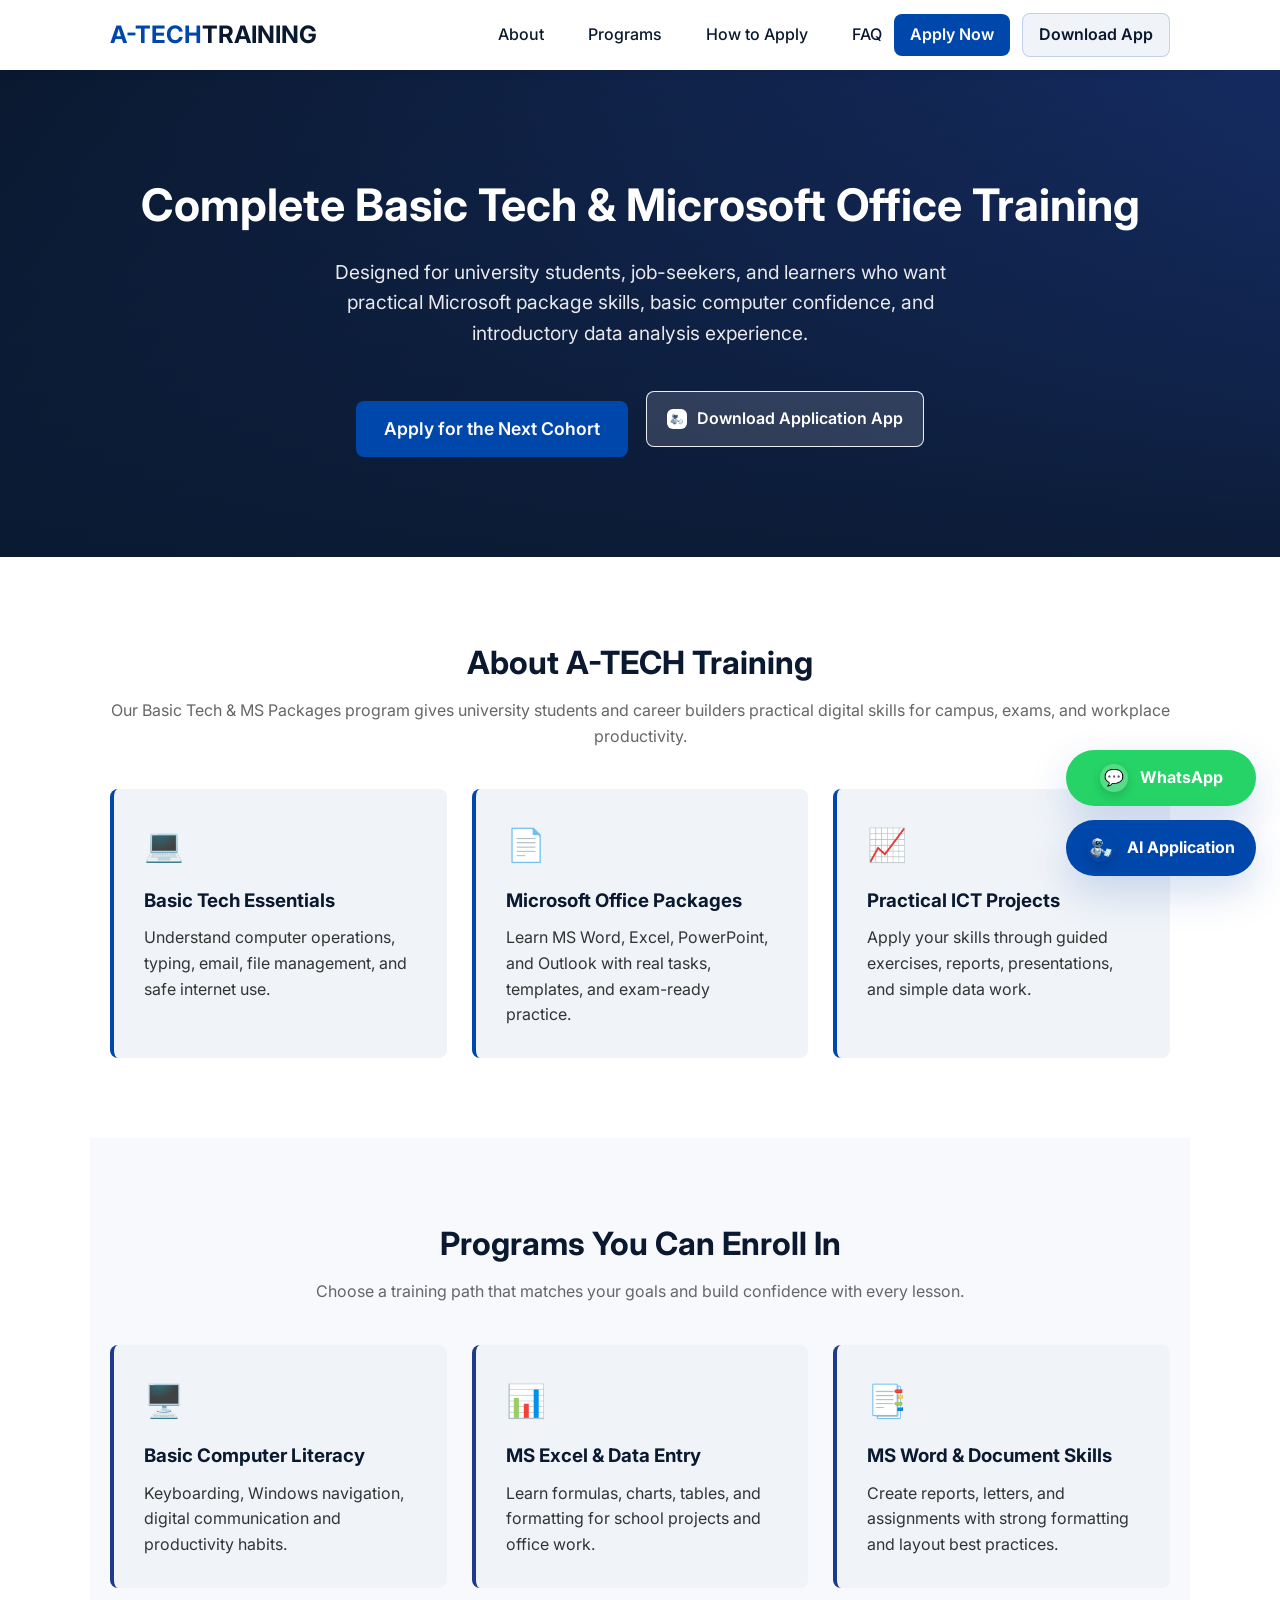
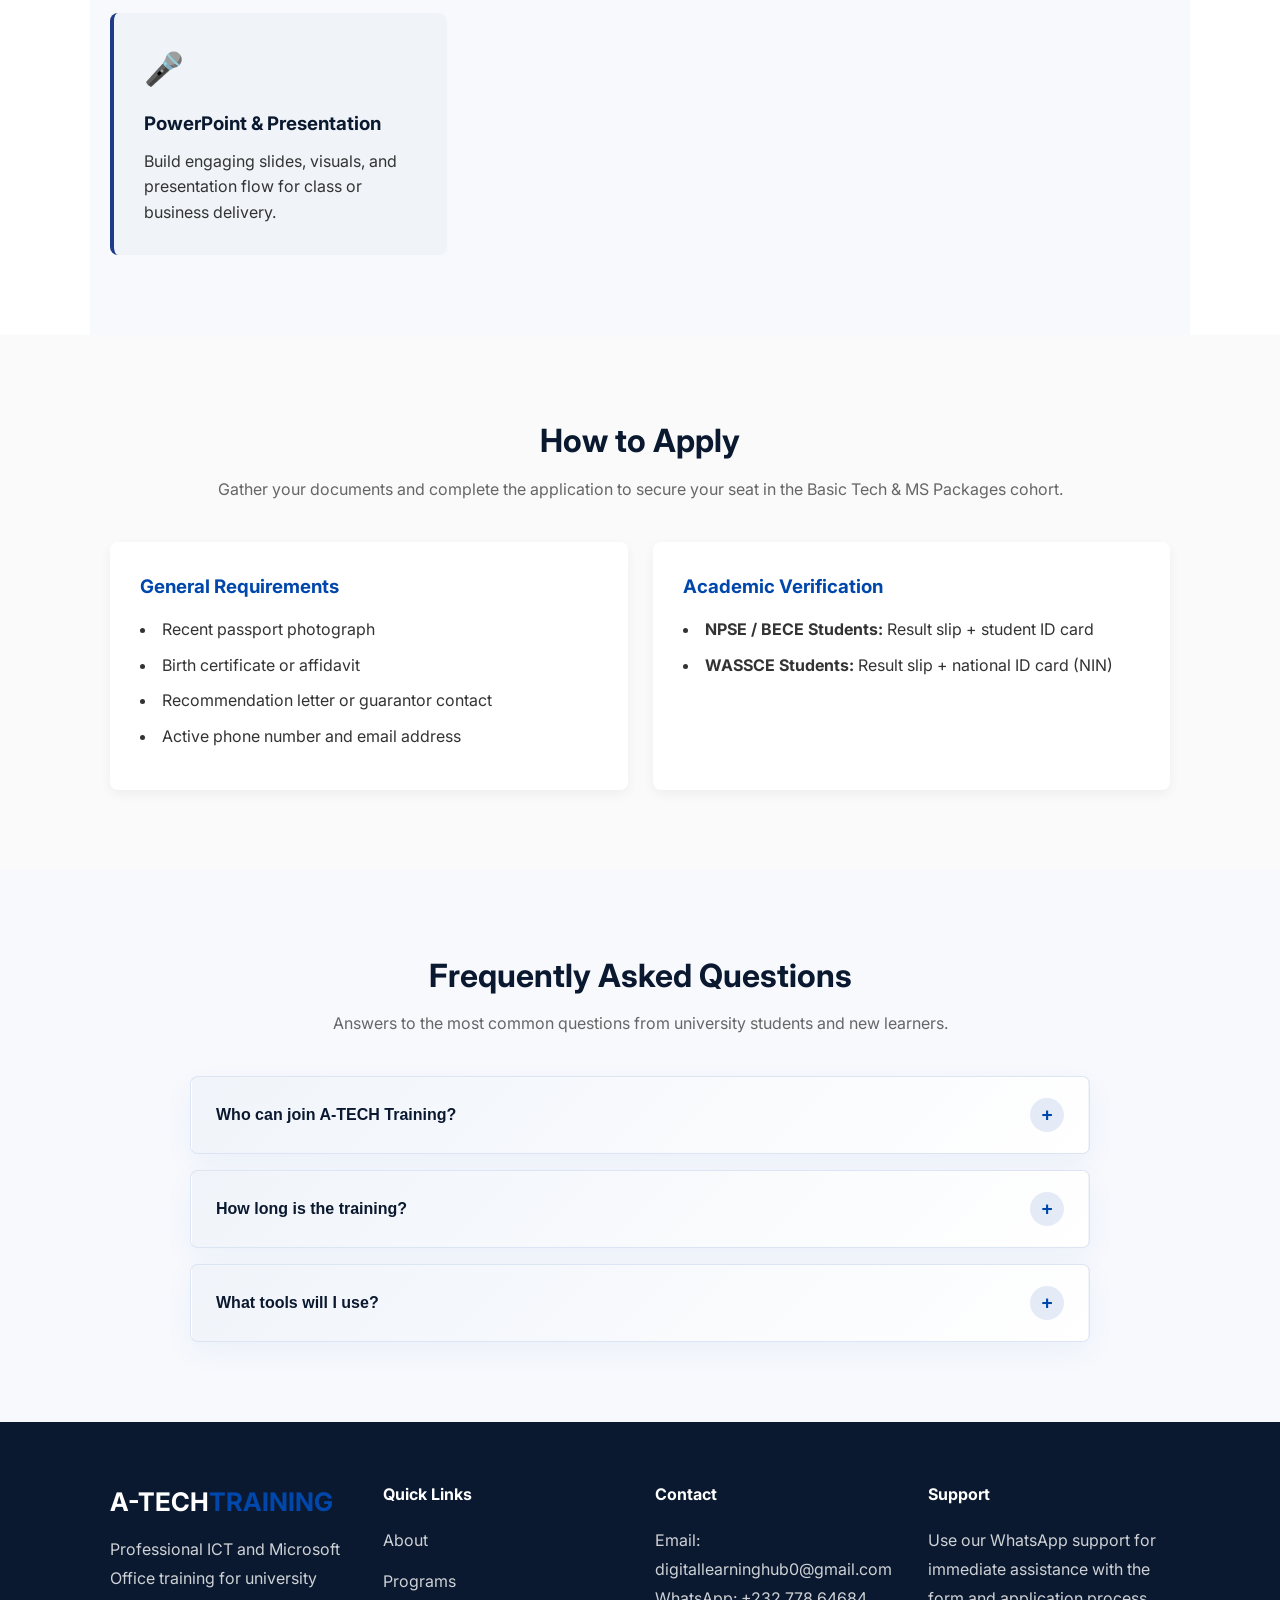
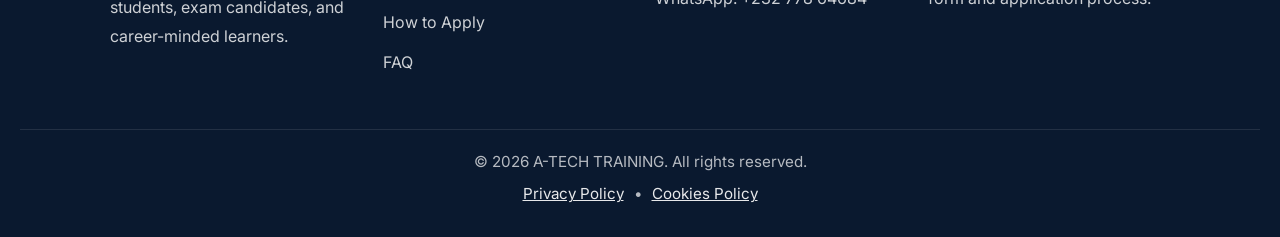
==== commit c3fc24e2: "error\" ====
--- a/index.html
+++ b/index.html
@@ -5,7 +5,6 @@
     <meta name="viewport" content="width=device-width, initial-scale=1.0">
     <title>A-TECH TRAINING | Basic Tech & MS Packages Application</title>
     <link rel="stylesheet" href="styles.css">
-    <!-- Google Fonts for modern typography -->
     <link rel="preconnect" href="https://fonts.googleapis.com">
     <link rel="preconnect" href="https://fonts.gstatic.com" crossorigin>
     <link href="https://fonts.googleapis.com/css2?family=Inter:wght@300;400;500;600;700&display=swap" rel="stylesheet">
@@ -15,15 +14,19 @@
     <!-- COMPONENT: Header Navigation -->
     <header class="navbar">
         <div class="container nav-container">
-            <div class="logo">A-TECH<span>TRAINING</span></div>
-            <nav>
+            <a href="index.html" class="logo">A-TECH<span>TRAINING</span></a>
+            <button class="nav-toggle" id="navToggle" aria-expanded="false" aria-label="Toggle navigation">☰</button>
+            <nav class="nav-menu" id="navMenu">
                 <ul class="nav-links">
                     <li><a href="#about">About</a></li>
                     <li><a href="#programs">Programs</a></li>
                     <li><a href="#requirements">How to Apply</a></li>
-                    <li><a href="https://form.jotform.com/262054270418048" class="btn-primary" target="_blank" rel="noopener">Apply Now</a></li>
-                    <li><a href="https://app.jotform.com/262054073731552" class="btn-secondary" target="_blank" rel="noopener">Download App</a></li>
+                    <li><a href="#faq">FAQ</a></li>
                 </ul>
+                <div class="nav-actions">
+                    <a href="https://form.jotform.com/262054270418048" class="btn-primary" target="_blank" rel="noopener">Apply Now</a>
+                    <a href="https://app.jotform.com/262054073731552" class="btn-secondary" target="_blank" rel="noopener">Download App</a>
+                </div>
             </nav>
         </div>
     </header>
@@ -40,7 +43,6 @@
                     Download Application App
                 </a>
             </div>
-        
         </div>
     </section>
 
@@ -69,6 +71,7 @@
         </div>
     </section>
 
+    <!-- COMPONENT: Programs Section -->
     <section id="programs" class="programs container section-reveal">
         <div class="section-header">
             <h2>Programs You Can Enroll In</h2>
@@ -98,7 +101,7 @@
         </div>
     </section>
 
-    <!-- COMPONENT: Requirements / How to Apply Section -->
+    <!-- COMPONENT: Requirements Section -->
     <section id="requirements" class="requirements-section section-reveal">
         <div class="container">
             <div class="section-header">
@@ -126,76 +129,7 @@
         </div>
     </section>
 
-    <section id="details" class="details-section section-reveal">
-        <div class="container">
-            <div class="section-header">
-                <h2>What You Will Learn</h2>
-                <p>Gain the skills to complete assignments, prepare presentations, manage data, and work confidently with Microsoft packages.</p>
-            </div>
-            <div class="grid-4">
-                <div class="card">
-                    <div class="icon">📝</div>
-                    <h3>MS Word Mastery</h3>
-                    <p>Create reports, letters, CVs, and formatted documents with professional style.</p>
-                </div>
-                <div class="card">
-                    <div class="icon">📈</div>
-                    <h3>Excel & Data Skills</h3>
-                    <p>Work with spreadsheets, formulas, charts, tables, and basic data analysis techniques.</p>
-                </div>
-                <div class="card">
-                    <div class="icon">📽️</div>
-                    <h3>PowerPoint Confidence</h3>
-                    <p>Build visually attractive slides and deliver presentations that stand out.</p>
-                </div>
-                <div class="card">
-                    <div class="icon">🔒</div>
-                    <h3>Computer Foundations</h3>
-                    <p>Learn safe internet habits, file management, essential software, and workplace productivity.</p>
-                </div>
-            </div>
-        </div>
-    </section>
-
-    <section id="community" class="community-section section-reveal">
-        <div class="container">
-            <div class="section-header">
-                <h2>Students & Tutors</h2>
-                <p>Meet learners and instructors who make A-TECH Training supportive, practical, and easy to follow.</p>
-            </div>
-            <div class="profile-grid">
-                <div class="profile-card">
-                    <div class="profile-placeholder"></div>
-                    <div class="profile-info">
-                        <h3>&nbsp;</h3>
-                        <p>&nbsp;</p>
-                    </div>
-                </div>
-                <div class="profile-card">
-                    <div class="profile-placeholder"></div>
-                    <div class="profile-info">
-                        <h3>&nbsp;</h3>
-                        <p>&nbsp;</p>
-                    </div>
-                </div>
-                <div class="profile-card">
-                    <div class="profile-placeholder"></div>
-                    <div class="profile-info">
-                        <h3>&nbsp;</h3>
-                        <p>&nbsp;</p>
-                    </div>
-                </div>
-                <div class="profile-card">
-                    <div class="profile-placeholder"></div>
-                    <div class="profile-info">
-                        <h3>&nbsp;</h3>
-                        <p>&nbsp;</p>
-                    </div>
-                </div>
-            </div>
-        </div>
-    </section>
-
+    <!-- COMPONENT: FAQ Section -->
     <section id="faq" class="faq-section section-reveal">
         <div class="container">
             <div class="section-header">
@@ -230,248 +164,17 @@
                         <p>You will work with Microsoft Word, Excel, PowerPoint, and common computer tools for typing, file management, and digital communication.</p>
                     </div>
                 </div>
-                <div class="faq-item">
-                    <button class="faq-question">
-                        <span>How do I apply?</span>
-                        <span class="faq-icon">+</span>
-                    </button>
-                    <div class="faq-answer">
-                        <p>Click the Apply button at the top of the page to open the application form, or use the external registration link to submit your details.</p>
-                    </div>
-                </div>
-                <div class="faq-item">
-                    <button class="faq-question">
-                        <span>What is A-TECH Assistant?</span>
-                        <span class="faq-icon">+</span>
-                    </button>
-                    <div class="faq-answer">
-                        <p>A-TECH Assistant is a friendly chatbot guide for prospective students applying to the A-TECH ICT & Data Analysis program. It helps with registration, documents, and form-filling steps in a professional, clear, and efficient way.</p>
-                    </div>
-                </div>
-                <div class="faq-item">
-                    <button class="faq-question">
-                        <span>Which program tracks are available?</span>
-                        <span class="faq-icon">+</span>
-                    </button>
-                    <div class="faq-answer">
-                        <p>You can join one of these tracks:</p>
-                        <ul>
-                            <li><strong>ICT Fundamentals:</strong> computer basics, office software, internet tools, and digital literacy.</li>
-                            <li><strong>Data Analysis &amp; Visualization:</strong> Excel, spreadsheets, data cleanup, reporting, and basic visualization.</li>
-                            <li><strong>Combined Track:</strong> the full ICT + Data Analysis package.</li>
-                        </ul>
-                    </div>
-                </div>
-                <div class="faq-item">
-                    <button class="faq-question">
-                        <span>What documents do I need?</span>
-                        <span class="faq-icon">+</span>
-                    </button>
-                    <div class="faq-answer">
-                        <p>All applicants need:</p>
-                        <ul>
-                            <li>Passport photograph</li>
-                            <li>Birth certificate or legal affidavit</li>
-                            <li>Recommendation letter</li>
-                            <li>Witness/guarantor contact information</li>
-                        </ul>
-                        <p>Plus education-specific documents:</p>
-                        <ul>
-                            <li><strong>WASSCE:</strong> Result slip + National ID (NIN)</li>
-                            <li><strong>BECE:</strong> Result slip + student ID card</li>
-                            <li><strong>NPSE:</strong> Result slip + student ID card</li>
-                        </ul>
-                    </div>
-                </div>
-                <div class="faq-item">
-                    <button class="faq-question">
-                        <span>How should I upload documents?</span>
-                        <span class="faq-icon">+</span>
-                    </button>
-                    <div class="faq-answer">
-                        <p>Use PDF, JPG, or PNG files under 5MB each. If upload problems happen, refresh the page, upload one file at a time, or capture a clear photo of the document and try again.</p>
-                    </div>
-                </div>
-                <div class="faq-item">
-                    <button class="faq-question">
-                        <span>How is the chatbot set up?</span>
-                        <span class="faq-icon">+</span>
-                    </button>
-                    <div class="faq-answer">
-                        <p>The A-TECH Assistant can be created using Jotform AI Builder or third-party tools. It should use a system persona that is friendly, concise, and helpful, with knowledge about course tracks, documents, upload rules, and dynamic form logic.</p>
-                    </div>
-                </div>
-            </div>
-        </div>
-    </section>
-
-    <section id="privacy" class="policy-section section-reveal">
-        <div class="container">
-            <div class="section-header">
-                <h2>Privacy Policy for A-TECH COURSE</h2>
-                <p>At A-TECH COURSE, we are committed to protecting your personal information and respecting your privacy.</p>
-            </div>
-            <div class="policy-content">
-                <p><strong>Effective Date:</strong> July 25, 2026</p>
-                <p>At <strong>A-TECH COURSE</strong>, operated in Sierra Leone, we are committed to protecting your personal data and respecting your privacy. This Privacy Policy outlines how we collect, use, store, share, and safeguard your personal information when you register for our ICT and Data Analysis programs through our website, Jotform forms, or mobile portal.</p>
-
-                <h3>1. Information We Collect</h3>
-                <p>We collect information directly from you when you fill out our application form or interact with our AI Assistant.</p>
-
-                <h4>A. Personal Identification Data</h4>
-                <ul>
-                    <li>Full name, date of birth, gender, and residential address.</li>
-                    <li>Email address, primary phone number, and emergency/alternative contact details.</li>
-                </ul>
-
-                <h4>B. Educational &amp; Academic Data</h4>
-                <ul>
-                    <li>Highest level of education completed (Primary/NPSE, JSS/BECE, SSS/WASSCE, or Tertiary).</li>
-                    <li>Last school attended, graduation year, and examination index numbers.</li>
-                </ul>
-
-                <h4>C. Identity Verification Documents (Uploads)</h4>
-                <p>Depending on your academic status, we collect and store:</p>
-                <ul>
-                    <li>Recent passport-sized photograph.</li>
-                    <li>Birth certificate or legal affidavit.</li>
-                    <li><strong>For WASSCE Applicants:</strong> WASSCE Result Slip and National Identification Number (NIN) / ID Card.</li>
-                    <li><strong>For BECE &amp; NPSE Applicants:</strong> BECE or NPSE Result Slips and official Student ID Cards.</li>
-                    <li>Recommendation letters from school authorities, employers, or community leaders.</li>
-                </ul>
-
-                <h4>D. Reference &amp; Witness Information</h4>
-                <ul>
-                    <li>Full name, phone number, relationship, and occupation of your designated guarantor or witness.</li>
-                </ul>
-
-                <h3>2. How We Use Your Information</h3>
-                <p>We use the collected information strictly for legitimate educational and administrative purposes, including:</p>
-                <ul>
-                    <li><strong>Application Evaluation:</strong> Verifying your academic eligibility and placing you in the appropriate course track (ICT Fundamentals, Data Analysis, or Combined Track).</li>
-                    <li><strong>Identity Verification:</strong> Confirming your identity through official state or school documents to prevent fraudulent admissions.</li>
-                    <li><strong>Communication:</strong> Sending confirmation emails, SMS notifications regarding admission status, class schedules, and updates.</li>
-                    <li><strong>Program Improvement:</strong> Analyzing demographic data to improve our curriculum and training facilities.</li>
-                </ul>
-
-                <h3>3. Data Storage &amp; Security</h3>
-                <ul>
-                    <li><strong>Encrypted Transmission:</strong> All form submissions and file uploads are processed over encrypted <strong>SSL/TLS connections</strong>.</li>
-                    <li><strong>Secure Cloud Storage:</strong> Submitted documents are stored in secure cloud environments integrated with Jotform, featuring strict access controls.</li>
-                    <li><strong>Access Control:</strong> Only authorized administrative and admissions staff at A-TECH COURSE can access your submitted application files.</li>
-                </ul>
-
-                <h3>4. Third-Party Services &amp; Data Sharing</h3>
-                <p><strong>We do not sell, rent, or trade your personal information to third parties.</strong></p>
-                <p>We only share data with trusted third-party service providers who help us operate our admission system:</p>
-                <ul>
-                    <li><strong>Jotform:</strong> Processes form responses and securely stores uploaded verification documents.</li>
-                    <li><strong>AI Chatbot Service:</strong> Processes temporary user queries to provide dynamic help during form completion (no personal documents are stored in conversational AI history).</li>
-                </ul>
-
-                <h3>5. Data Retention</h3>
-                <ul>
-                    <li><strong>Successful Applicants:</strong> Student records and verification documents are retained for the duration of the course plus <strong>2 years</strong> for certificate issuance and academic verification purposes.</li>
-                    <li><strong>Unsuccessful / Incomplete Applications:</strong> Document uploads and draft responses are purged from our secure servers within <strong>12 months</strong> of the application window closing.</li>
-                </ul>
-
-                <h3>6. Your Rights</h3>
-                <ul>
-                    <li><strong>Right to Access:</strong> You may request a PDF copy of your submitted application and records at any time.</li>
-                    <li><strong>Right to Correction:</strong> You have the right to request updates or corrections to any inaccurate personal information.</li>
-                    <li><strong>Right to Deletion:</strong> You may request the deletion of your personal data if you choose to withdraw your application prior to course commencement.</li>
-                </ul>
-
-                <h3>7. Contact Us</h3>
-                <p>If you have questions, concerns, or requests regarding this Privacy Policy or how your data is handled, please contact our Data Protection Team.</p>
-            </div>
-        </div>
-    </section>
-
-    <section id="cookies" class="policy-section section-reveal">
-        <div class="container">
-            <div class="section-header">
-                <h2>Cookie Policy for A-TECH COURSE</h2>
-                <p>This policy explains how A-TECH COURSE uses cookies to support your website experience and registration journey.</p>
-            </div>
-            <div class="policy-content">
-                <p><strong>Last Updated:</strong> July 25, 2026</p>
-                <p>At <strong>A-TECH COURSE</strong>, we believe in being clear and open about how we collect and use data related to you. This Cookie Policy applies to any A-TECH COURSE product or service that links to this policy or incorporates it by reference.</p>
-
-                <h3>1. What Are Cookies?</h3>
-                <p>Cookies are small text files that are placed on your computer or mobile device by websites that you visit. They are widely used to make websites work more efficiently, as well as to provide information to the owners of the site.</p>
-                <p>Cookies allow our website to recognize your device, remember your preferences, and ensure that your online registration process is smooth and secure.</p>
-
-                <h3>2. How We Use Cookies</h3>
-                <p>We use cookies on the <strong>A-TECH COURSE</strong> website and embedded Jotform application tools for the following purposes:</p>
-                <ul>
-                    <li><strong>Essential Operations:</strong> Enabling you to fill out multi-page registration forms without losing your progress.</li>
-                    <li><strong>Security &amp; Verification:</strong> Preventing fraudulent form submissions and keeping your uploaded document data secure.</li>
-                    <li><strong>Functionality &amp; Preferences:</strong> Remembering your choices, such as language settings or dark/light theme preferences.</li>
-                    <li><strong>AI Chatbot Support:</strong> Allowing our A-TECH Assistant chatbot to remember your conversation context while helping you complete your application.</li>
-                </ul>
-
-                <h3>3. Types of Cookies We Use</h3>
-                <p>The cookies used on our website fall into the following categories:</p>
-                <div class="policy-table">
-                    <div class="policy-row header-row">
-                        <span>Cookie Category</span>
-                        <span>Purpose</span>
-                        <span>Essential?</span>
-                    </div>
-                    <div class="policy-row">
-                        <span><strong>Strictly Necessary Cookies</strong></span>
-                        <span>Required for the website to function. They allow you to navigate the registration steps, upload documents (WASSCE, BECE, NPSE, IDs), and securely submit your application.</span>
-                        <span>Yes</span>
-                    </div>
-                    <div class="policy-row">
-                        <span><strong>Functional Cookies</strong></span>
-                        <span>Used to recognize you when you return to our portal, saving your form draft or chatbot preferences.</span>
-                        <span>No</span>
-                    </div>
-                    <div class="policy-row">
-                        <span><strong>Performance &amp; Analytics Cookies</strong></span>
-                        <span>Help us understand how applicants interact with our landing page (e.g., page loading speeds, popular course tracks) so we can improve user experience.</span>
-                        <span>No</span>
-                    </div>
-                </div>
-
-                <h3>4. Third-Party Cookies</h3>
-                <p>When you use our portal, third-party services integrated into our site may also place cookies on your device:</p>
-                <ul>
-                    <li><strong>Jotform:</strong> Processes your registration form inputs, manages multi-step progress, and secures document uploads.</li>
-                    <li><strong>AI Chatbot Service:</strong> Maintains state for automated applicant support during your session.</li>
-                </ul>
-                <p>We do not allow third-party cookies to track your personal browsing habits outside of the A-TECH COURSE ecosystem.</p>
-
-                <h3>5. How to Manage and Disable Cookies</h3>
-                <p>You have the right to decide whether to accept or reject non-essential cookies.</p>
-                <p><strong>Managing Browser Settings</strong><br>
-                You can set or amend your web browser controls to accept or refuse cookies. If you choose to reject strictly necessary cookies, you may still use our website, though your access to certain functionalities (such as saving a form draft or using the AI Assistant) may be restricted.</p>
-                <ul>
-                    <li><strong>Google Chrome:</strong> <em>Settings → Privacy and security → Cookies and other site data</em></li>
-                    <li><strong>Mozilla Firefox:</strong> <em>Settings → Privacy &amp; Security → Cookies and Site Data</em></li>
-                    <li><strong>Safari:</strong> <em>Preferences → Privacy → Block all cookies</em></li>
-                    <li><strong>Microsoft Edge:</strong> <em>Settings → Cookies and site permissions</em></li>
-                </ul>
-
-                <h3>6. Updates to This Cookie Policy</h3>
-                <p>We may update this Cookie Policy from time to time to reflect changes in the cookies we use or for operational, legal, or regulatory reasons. Please re-visit this Cookie Policy regularly to stay informed about our use of cookies and related technologies.</p>
-            </div>
-        </div>
-    </section>
-
+            </div>
+        </div>
+    </section>
+
+    <!-- Floating Support Widgets -->
     <div class="support-widgets">
-        <a class="whatsapp-float" href="https://wa.me/23277865685?text=Hello%20A-TECH%20TRAINING%20support" target="_blank" rel="noopener noreferrer" title="WhatsApp Support">
-            <span class="whatsapp-icon" aria-hidden="true">
-                <svg viewBox="0 0 24 24" width="22" height="22" fill="currentColor" aria-hidden="true">
-                    <path d="M17.472 14.382c-.297-.149-1.758-.867-2.03-.967-.273-.099-.472-.148-.672.149-.198.297-.768.967-.94 1.166-.173.198-.347.223-.644.075-.297-.149-1.255-.462-2.39-1.475-.883-.788-1.48-1.761-1.653-2.059-.173-.297-.018-.458.13-.606.134-.133.298-.347.447-.52.149-.173.198-.297.298-.496.099-.198.05-.372-.025-.52-.075-.149-.672-1.62-.92-2.219-.242-.579-.487-.5-.672-.51l-.573-.01c-.198 0-.52.075-.792.372s-1.04 1.016-1.04 2.479 1.065 2.876 1.213 3.074c.149.198 2.095 3.2 5.076 4.487.71.306 1.263.489 1.694.626.712.227 1.36.195 1.872.118.571-.085 1.758-.719 2.006-1.413.248-.695.248-1.29.173-1.414-.075-.124-.273-.198-.57-.347z" />
-                    <path d="M12.004 2.003C6.48 2.003 2 6.486 2 12.01c0 2.116.658 4.078 1.79 5.725L2 22l4.34-1.14a9.936 9.936 0 0 0 5.664 1.544c5.523 0 10.004-4.483 10.004-10.007S17.527 2.003 12.004 2.003zm0 18.302c-1.829 0-3.573-.493-5.073-1.425l-.362-.213-2.576.677.688-2.513-.236-.372A8.01 8.01 0 0 1 3.994 12.01c0-4.42 3.589-8.01 8.01-8.01 4.42 0 8.01 3.589 8.01 8.01 0 4.42-3.59 8.01-8.01 8.01z" />
-                </svg>
-            </span>
+        <a class="whatsapp-float" href="https://wa.me/23277864684?text=Hello%20A-TECH%20TRAINING%20support" target="_blank" rel="noopener noreferrer" title="WhatsApp Support">
+            <span class="whatsapp-icon">💬</span>
             <span>WhatsApp</span>
         </a>
-        <a class="ai-float" href="https://agent.jotform.com/019f99a39b4070008c04df98664874016407" target="_blank" rel="noopener noreferrer" title="Open A-TECH AI application link">
+        <a class="ai-float" href="https://agent.jotform.com/019f99a39b4070008c04df98664874016407" target="_blank" rel="noopener noreferrer" title="Open A-TECH AI Application Link">
             <img src="A-TECH.png" alt="A-TECH AI" class="ai-icon">
             <span>AI Application</span>
         </a>
@@ -496,7 +199,7 @@
             <div class="footer-col">
                 <h4>Contact</h4>
                 <p>Email: <a href="mailto:digitallearninghub0@gmail.com">digitallearninghub0@gmail.com</a></p>
-                <p>WhatsApp: <a href="https://wa.me/23277864684?text=Hello%20A-TECH%20TRAINING%20support" target="_blank" rel="noopener">+232 778 64684</a></p>
+                <p>WhatsApp: <a href="https://wa.me/23277864684" target="_blank" rel="noopener">+232 778 64684</a></p>
             </div>
             <div class="footer-col">
                 <h4>Support</h4>
@@ -506,13 +209,13 @@
         <div class="footer-bottom">
             <p>© 2026 A-TECH TRAINING. All rights reserved.</p>
             <div class="footer-policy">
-                <a href="#privacy">Privacy Policy</a>
+                <a href="privacy.html">Privacy Policy</a>
                 <span>•</span>
-                <a href="#cookies">Cookies Policy</a>
+                <a href="cookies.html">Cookies Policy</a>
             </div>
         </div>
     </footer>
 
     <script src="script.js"></script>
 </body>
-</html>
+</html>
--- a/styles.css
+++ b/styles.css
@@ -1,4 +1,9 @@
-/* Color Variables - Deep Royal Navy Blue Theme */
+/* ==========================================================================
+   A-TECH TRAINING - Complete Unified Stylesheet
+   Theme: Deep Royal Navy Blue
+   ========================================================================== */
+
+/* Color Variables */
 :root {
     --primary-blue: #0047AB;
     --dark-blue: #0A192F;
@@ -10,7 +15,7 @@
     --border-radius: 8px;
 }
 
-/* Base Styles */
+/* Base Styles & Core Layout */
 * {
     box-sizing: border-box;
     margin: 0;
@@ -35,13 +40,15 @@
     color: inherit;
 }
 
-/* COMPONENT: Header Navigation */
+/* ==========================================================================
+   COMPONENT: Header Navigation
+   ========================================================================== */
 .navbar {
     background-color: var(--white);
     box-shadow: 0 2px 10px rgba(0,0,0,0.08);
     position: sticky;
     top: 0;
-    z-index: 100;
+    z-index: 1000;
 }
 
 .nav-container {
@@ -49,22 +56,25 @@
     justify-content: space-between;
     align-items: center;
     height: 70px;
-}
-
-.nav-links a.active,
-.nav-links a:hover {
-    color: var(--primary-blue);
-    font-weight: 600;
+    gap: 24px;
 }
 
 .logo {
     font-weight: 700;
-    font-size: 1.4rem;
+    font-size: 1.5rem;
     color: var(--primary-blue);
+    white-space: nowrap;
 }
 
 .logo span {
     color: var(--dark-blue);
+}
+
+nav, .nav-menu {
+    display: flex;
+    align-items: center;
+    justify-content: flex-end;
+    width: 100%;
 }
 
 .nav-links {
@@ -72,18 +82,50 @@
     list-style: none;
     align-items: center;
     gap: 20px;
+    flex-wrap: wrap;
+    margin-left: auto;
+}
+
+.nav-links li {
+    list-style: none;
 }
 
 .nav-links a {
+    display: inline-flex;
+    align-items: center;
+    padding: 10px 12px;
+    border-radius: 999px;
     font-weight: 500;
-    transition: color 0.3s;
-}
-
-.nav-links a:hover {
+    color: var(--dark-blue);
+    transition: color 0.3s, background-color 0.3s;
+}
+
+.nav-links a:hover,
+.nav-links a.active {
     color: var(--primary-blue);
-}
-
-/* COMPONENT: Buttons */
+    background-color: rgba(0, 71, 171, 0.08);
+    font-weight: 600;
+}
+
+.nav-actions {
+    display: flex;
+    align-items: center;
+    gap: 12px;
+}
+
+/* Mobile Toggle Icon */
+.nav-toggle {
+    display: none;
+    background: none;
+    border: none;
+    font-size: 1.5rem;
+    color: var(--dark-blue);
+    cursor: pointer;
+}
+
+/* ==========================================================================
+   COMPONENT: Buttons
+   ========================================================================== */
 .btn-primary, .btn-hero, .btn-secondary {
     color: var(--white) !important;
     padding: 10px 20px;
@@ -104,6 +146,21 @@
     background-color: rgba(255, 255, 255, 0.14);
     border: 1px solid rgba(255,255,255,0.9);
     white-space: nowrap;
+    min-width: 240px;
+    padding: 14px 20px;
+}
+
+/* Navbar specific button overrides */
+.nav-menu .btn-primary,
+.nav-menu .btn-secondary {
+    padding: 8px 16px;
+    min-width: auto;
+}
+
+.nav-menu .btn-secondary {
+    background-color: var(--light-blue);
+    color: var(--dark-blue) !important;
+    border: 1px solid rgba(0, 71, 171, 0.2);
 }
 
 .btn-primary:hover, .btn-hero:hover {
@@ -122,12 +179,19 @@
     min-width: 260px;
 }
 
-.btn-secondary {
-    min-width: 240px;
-    padding: 14px 20px;
-}
-
-/* COMPONENT: Hero Section */
+.btn-download-app .hero-action-icon {
+    width: 20px;
+    height: 20px;
+    border-radius: 6px;
+    object-fit: cover;
+    background: #fff;
+    padding: 2px;
+    margin-right: 10px;
+}
+
+/* ==========================================================================
+   COMPONENT: Hero Section
+   ========================================================================== */
 .hero {
     position: relative;
     overflow: hidden;
@@ -187,8 +251,9 @@
     text-align: center;
 }
 
-
-/* Section Header */
+/* ==========================================================================
+   COMPONENT: Sections & Grid Layouts
+   ========================================================================== */
 .section-header {
     text-align: center;
     margin-bottom: 40px;
@@ -215,10 +280,33 @@
     transform: translateY(0);
 }
 
-/* COMPONENT: Features / Programs Section */
 .features,
-.programs {
+.programs,
+.details-section,
+.community-section,
+.faq-section,
+.requirements-section {
     padding: 80px 20px;
+}
+
+.programs,
+.details-section,
+.faq-section {
+    background-color: #F7F9FD;
+}
+
+.requirements-section {
+    background-color: #FAFAFA;
+}
+
+.community-section {
+    background-color: var(--white);
+}
+
+.grid-2 {
+    display: grid;
+    grid-template-columns: repeat(auto-fit, minmax(320px, 1fr));
+    gap: 25px;
 }
 
 .grid-3,
@@ -228,6 +316,11 @@
     gap: 25px;
 }
 
+.details-section .grid-4 {
+    grid-template-columns: repeat(auto-fit, minmax(240px, 1fr));
+}
+
+/* Cards & Feature Boxes */
 .card {
     background-color: var(--light-blue);
     padding: 30px;
@@ -236,6 +329,15 @@
     transition: transform 0.3s ease, box-shadow 0.3s ease;
 }
 
+.programs .card,
+.details-section .card {
+    border-left-color: var(--accent-blue);
+}
+
+.details-section .card {
+    background-color: var(--white);
+}
+
 .card:hover {
     transform: translateY(-5px);
     box-shadow: 0 12px 30px rgba(0, 71, 171, 0.12);
@@ -251,26 +353,7 @@
     margin-bottom: 10px;
 }
 
-/* COMPONENT: Requirements Section */
-.requirements-section {
-    background-color: #FAFAFA;
-    padding: 80px 20px;
-}
-
-.programs {
-    background-color: #F7F9FD;
-}
-
-.programs .card {
-    border-left-color: #1E3A8A;
-}
-
-.grid-2 {
-    display: grid;
-    grid-template-columns: repeat(auto-fit, minmax(320px, 1fr));
-    gap: 25px;
-}
-
+/* Requirements Box */
 .req-box {
     background: var(--white);
     padding: 30px;
@@ -292,31 +375,7 @@
     margin-bottom: 10px;
 }
 
-/* Details Section */
-.details-section {
-    padding: 80px 20px;
-    background-color: #F7F9FD;
-}
-
-.details-section .grid-4 {
-    display: grid;
-    grid-template-columns: repeat(auto-fit, minmax(240px, 1fr));
-    gap: 25px;
-}
-
-.details-section .card {
-    background-color: var(--white);
-    padding: 30px;
-    border-radius: var(--border-radius);
-    border-left: 4px solid #1E3A8A;
-}
-
-/* Community Section */
-.community-section {
-    padding: 80px 20px;
-    background-color: var(--white);
-}
-
+/* Community Profiles */
 .profile-grid {
     display: grid;
     grid-template-columns: repeat(auto-fit, minmax(250px, 1fr));
@@ -354,74 +413,13 @@
     line-height: 1.6;
 }
 
-/* FAQ Section */
-.faq-section {
-    padding: 80px 20px;
-    background-color: #F7F9FD;
-}
-
+/* ==========================================================================
+   COMPONENT: FAQ Accordion Section
+   ========================================================================== */
 .faq-list {
     max-width: 900px;
     margin: 0 auto;
     display: grid;
-    gap: 16px;
-}
-
-.policy-section {
-    padding: 80px 20px;
-    background-color: #ffffff;
-}
-
-.policy-content {
-    background: #f8fafc;
-    border-radius: var(--border-radius);
-    padding: 32px;
-    box-shadow: 0 14px 35px rgba(0, 0, 0, 0.06);
-    color: var(--text-color);
-}
-
-.policy-content h3 {
-    color: var(--primary-blue);
-    margin-top: 30px;
-}
-
-.policy-content p,
-.policy-content li {
-    color: var(--text-muted);
-    line-height: 1.75;
-}
-
-.policy-content ul {
-    margin: 16px 0 24px;
-    padding-left: 20px;
-}
-
-.policy-table {
-    display: grid;
-    gap: 12px;
-    margin: 20px 0;
-}
-
-.policy-row {
-    display: grid;
-    grid-template-columns: 1.5fr 3fr 1fr;
-    gap: 12px;
-    padding: 16px;
-    background: #ffffff;
-    border: 1px solid rgba(0, 71, 171, 0.08);
-    border-radius: 12px;
-}
-
-.header-row {
-    background: rgba(0, 71, 171, 0.06);
-    font-weight: 700;
-}
-
-@media (max-width: 768px) {
-    .policy-row {
-        grid-template-columns: 1fr;
-    }
-}
     gap: 16px;
 }
 
@@ -454,6 +452,7 @@
     transform: translateY(-1px);
 }
 
+.faq-item.active .faq-question,
 .faq-item.open .faq-question {
     background: rgba(0, 71, 171, 0.12);
     border-color: rgba(0, 71, 171, 0.22);
@@ -472,10 +471,11 @@
     transition: transform 0.25s ease, background-color 0.25s ease;
 }
 
+.faq-item.active .faq-icon,
 .faq-item.open .faq-icon {
     transform: rotate(45deg);
     background-color: var(--primary-blue);
-    color: #fff;
+    color: var(--white);
 }
 
 .faq-answer {
@@ -485,102 +485,112 @@
     padding: 0 24px;
 }
 
+.faq-item.active .faq-answer,
 .faq-item.open .faq-answer {
     padding: 18px 24px 24px;
+    max-height: 500px;
 }
 
 .faq-answer p {
-    margin: 0 0 24px;
+    margin: 0;
     color: var(--text-muted);
     line-height: 1.8;
 }
 
-.faq-item.open .faq-answer {
-    max-height: 500px;
-}
-
-/* Footer */
-.site-footer {
-    background-color: #0A192F;
-    color: rgba(255, 255, 255, 0.88);
-    padding: 60px 20px 30px;
-}
-
-.footer-grid {
-    display: grid;
-    grid-template-columns: repeat(auto-fit, minmax(220px, 1fr));
-    gap: 30px;
-    align-items: start;
-}
-
-.footer-col h4 {
-    margin-bottom: 18px;
-    color: var(--white);
-    font-size: 1rem;
-}
-
-.footer-col p,
-.footer-col a {
-    color: rgba(255, 255, 255, 0.8);
-    line-height: 1.8;
-}
-
-.footer-col a:hover {
-    color: var(--white);
-}
-
-.footer-links {
-    list-style: none;
-    padding: 0;
-    margin: 0;
-}
-
-.footer-links li {
+/* ==========================================================================
+   COMPONENT: Standalone Legal & Policy Pages (privacy.html & cookies.html)
+   ========================================================================== */
+.legal-container {
+    padding: 50px 30px;
+    background-color: var(--white);
+    margin-top: 40px;
+    margin-bottom: 60px;
+    border-radius: var(--border-radius);
+    box-shadow: 0 4px 20px rgba(0, 0, 0, 0.06);
+}
+
+.legal-header {
+    border-bottom: 2px solid var(--light-blue);
+    padding-bottom: 20px;
+    margin-bottom: 30px;
+}
+
+.legal-header h1 {
+    font-size: 2.2rem;
+    color: var(--dark-blue);
+    margin-bottom: 8px;
+}
+
+.effective-date {
+    color: var(--text-muted);
+    font-size: 0.95rem;
+}
+
+.legal-body h3 {
+    margin-top: 28px;
     margin-bottom: 12px;
-}
-
-.footer-links a {
-    color: rgba(255, 255, 255, 0.8);
-}
-
-.footer-logo {
-    font-weight: 700;
-    font-size: 1.6rem;
-    color: var(--white);
-    margin-bottom: 12px;
-}
-
-.footer-logo span {
     color: var(--primary-blue);
-}
-
-.footer-bottom {
-    margin-top: 40px;
-    border-top: 1px solid rgba(255, 255, 255, 0.1);
-    padding-top: 20px;
-    text-align: center;
-    color: rgba(255, 255, 255, 0.7);
-    font-size: 0.95rem;
-}
-
-
-.btn-download-app .hero-action-icon {
-    width: 20px;
-    height: 20px;
-    border-radius: 6px;
-    object-fit: cover;
-    background: #fff;
-    padding: 2px;
-    margin-right: 10px;
-}
-
-@media (max-width: 768px) {
-    .hero-actions {
-        flex-direction: column;
-    }
-}
-
-/* COMPONENT: Support Widgets */
+    font-size: 1.3rem;
+}
+
+.legal-body h4 {
+    margin-top: 18px;
+    margin-bottom: 8px;
+    color: var(--dark-blue);
+}
+
+.legal-body p, 
+.legal-body ul {
+    margin-bottom: 16px;
+    color: var(--text-color);
+    line-height: 1.75;
+}
+
+.legal-body ul {
+    padding-left: 24px;
+}
+
+.legal-body li {
+    margin-bottom: 8px;
+}
+
+.custom-table {
+    width: 100%;
+    border-collapse: collapse;
+    margin: 24px 0;
+    background-color: var(--white);
+}
+
+.custom-table th, 
+.custom-table td {
+    border: 1px solid #e2e8f0;
+    padding: 14px 16px;
+    text-align: left;
+}
+
+.custom-table th {
+    background-color: var(--light-blue);
+    color: var(--dark-blue);
+    font-weight: 600;
+}
+
+/* Inline Policy Section (if embedded) */
+.policy-section {
+    padding: 80px 20px;
+    background-color: var(--white);
+}
+
+.policy-content {
+    background: #f8fafc;
+    border-radius: var(--border-radius);
+    padding: 32px;
+    box-shadow: 0 14px 35px rgba(0, 0, 0, 0.06);
+    color: var(--text-color);
+}
+
+/* ==========================================================================
+   COMPONENT: Floating Support Widgets & Scroll-to-Top
+   ========================================================================== */
 .support-widgets {
     position: fixed;
     right: 24px;
@@ -588,7 +598,7 @@
     display: flex;
     flex-direction: column;
     gap: 14px;
-    z-index: 150;
+    z-index: 900;
 }
 
 .whatsapp-float,
@@ -619,7 +629,7 @@
 }
 
 .ai-float {
-    background-color: #0047AB;
+    background-color: var(--primary-blue);
 }
 
 .ai-float:hover {
@@ -644,44 +654,13 @@
 
 .whatsapp-icon {
     background: rgba(255, 255, 255, 0.22);
-    color: #fff;
-}
-
-.footer-bottom {
-    display: flex;
-    flex-direction: column;
-    align-items: center;
-    gap: 8px;
-}
-
-.footer-policy {
-    display: inline-flex;
-    align-items: center;
-    gap: 10px;
-    flex-wrap: wrap;
-}
-
-.footer-policy a {
     color: var(--white);
-    text-decoration: underline;
-    opacity: 0.9;
-}
-
-.footer-policy a:hover {
-    opacity: 1;
-}
-
-@media (max-width: 480px) {
-    .support-widgets {
-        right: 16px;
-        bottom: 16px;
-    }
 }
 
 .scroll-top {
     position: fixed;
     right: 24px;
-    bottom: 120px;
+    bottom: 140px;
     background-color: var(--primary-blue);
     color: var(--white);
     border: none;
@@ -693,7 +672,7 @@
     pointer-events: none;
     transform: translateY(10px);
     transition: opacity 0.25s ease, transform 0.25s ease, background-color 0.25s ease;
-    z-index: 200;
+    z-index: 900;
 }
 
 .scroll-top.visible {
@@ -706,26 +685,202 @@
     background-color: var(--accent-blue);
 }
 
-footer {
+/* ==========================================================================
+   COMPONENT: Footer
+   ========================================================================== */
+.site-footer, footer {
     background-color: var(--dark-blue);
+    color: rgba(255, 255, 255, 0.88);
+    padding: 60px 20px 30px;
+}
+
+.footer-grid {
+    display: grid;
+    grid-template-columns: repeat(auto-fit, minmax(220px, 1fr));
+    gap: 30px;
+    align-items: start;
+}
+
+.footer-col h4 {
+    margin-bottom: 18px;
     color: var(--white);
+    font-size: 1rem;
+}
+
+.footer-col p,
+.footer-col a {
+    color: rgba(255, 255, 255, 0.8);
+    line-height: 1.8;
+}
+
+.footer-col a:hover {
+    color: var(--white);
+}
+
+.footer-links {
+    list-style: none;
+    padding: 0;
+    margin: 0;
+}
+
+.footer-links li {
+    margin-bottom: 12px;
+}
+
+.footer-logo {
+    font-weight: 700;
+    font-size: 1.6rem;
+    color: var(--white);
+    margin-bottom: 12px;
+}
+
+.footer-logo span {
+    color: var(--primary-blue);
+}
+
+.footer-bottom {
+    margin-top: 40px;
+    border-top: 1px solid rgba(255, 255, 255, 0.1);
+    padding-top: 20px;
+    display: flex;
+    flex-direction: column;
+    align-items: center;
+    gap: 8px;
     text-align: center;
-    padding: 25px 0;
-    font-size: 0.9rem;
+    color: rgba(255, 255, 255, 0.7);
+    font-size: 0.95rem;
+}
+
+.footer-policy {
+    display: inline-flex;
+    align-items: center;
+    gap: 10px;
+    flex-wrap: wrap;
+}
+
+.footer-policy a {
+    color: var(--white);
+    text-decoration: underline;
     opacity: 0.9;
 }
 
-/* Responsive adjustments */
+.footer-policy a:hover {
+    opacity: 1;
+}
+
+/* ==========================================================================
+   RESPONSIVE DESIGN & MEDIA QUERIES
+   ========================================================================== */
+
+/* Navigation & Mobile Menu Breakpoint */
+@media (max-width: 860px) {
+    .nav-container {
+        flex-wrap: wrap;
+        height: auto;
+        padding: 12px 20px;
+    }
+
+    .nav-toggle {
+        display: block;
+    }
+
+    .nav-menu {
+        display: none;
+        width: 100%;
+        flex-direction: column;
+        gap: 16px;
+        padding: 15px 0;
+        border-top: 1px solid rgba(0, 0, 0, 0.05);
+    }
+
+    .nav-menu.active, .nav-links.show {
+        display: flex;
+    }
+
+    .nav-links {
+        flex-direction: column;
+        width: 100%;
+        gap: 10px;
+        margin-left: 0;
+    }
+
+    .nav-links li {
+        width: 100%;
+    }
+
+    .nav-links a {
+        width: 100%;
+        justify-content: center;
+        padding: 10px 14px;
+        font-size: 0.95rem;
+    }
+
+    .nav-actions {
+        flex-direction: column;
+        width: 100%;
+    }
+
+    .nav-actions a {
+        width: 100%;
+        justify-content: center;
+    }
+}
+
+/* Tablet & Mobile Hero Adjustments */
 @media (max-width: 768px) {
     .hero-content h1 {
         font-size: 2rem;
     }
-    
-    .nav-container {
+
+    .hero-actions {
         flex-direction: column;
-        justify-content: center;
-        gap: 10px;
-        height: auto;
-        padding: 15px 0;
+    }
+
+    .policy-row {
+        grid-template-columns: 1fr;
+    }
+}
+
+/* Small Mobile Phones */
+@media (max-width: 480px) {
+    .hero {
+        padding: 56px 16px;
+    }
+
+    .hero-content h1 {
+        font-size: 1.4rem;
+    }
+
+    .hero-content p {
+        font-size: 0.98rem;
+        max-width: 100%;
+    }
+
+    .btn-hero, .btn-secondary {
+        min-width: auto;
+        width: 100%;
+        padding: 12px 16px;
+    }
+
+    .support-widgets {
+        right: 12px;
+        bottom: 12px;
+        gap: 8px;
+    }
+
+    .whatsapp-float, .ai-float {
+        min-width: 140px;
+        padding: 10px 12px;
+        gap: 8px;
+        font-size: 0.9rem;
+    }
+
+    .legal-container {
+        padding: 30px 15px;
+    }
+
+    .custom-table th, .custom-table td {
+        padding: 8px 10px;
+        font-size: 0.85rem;
     }
 }
